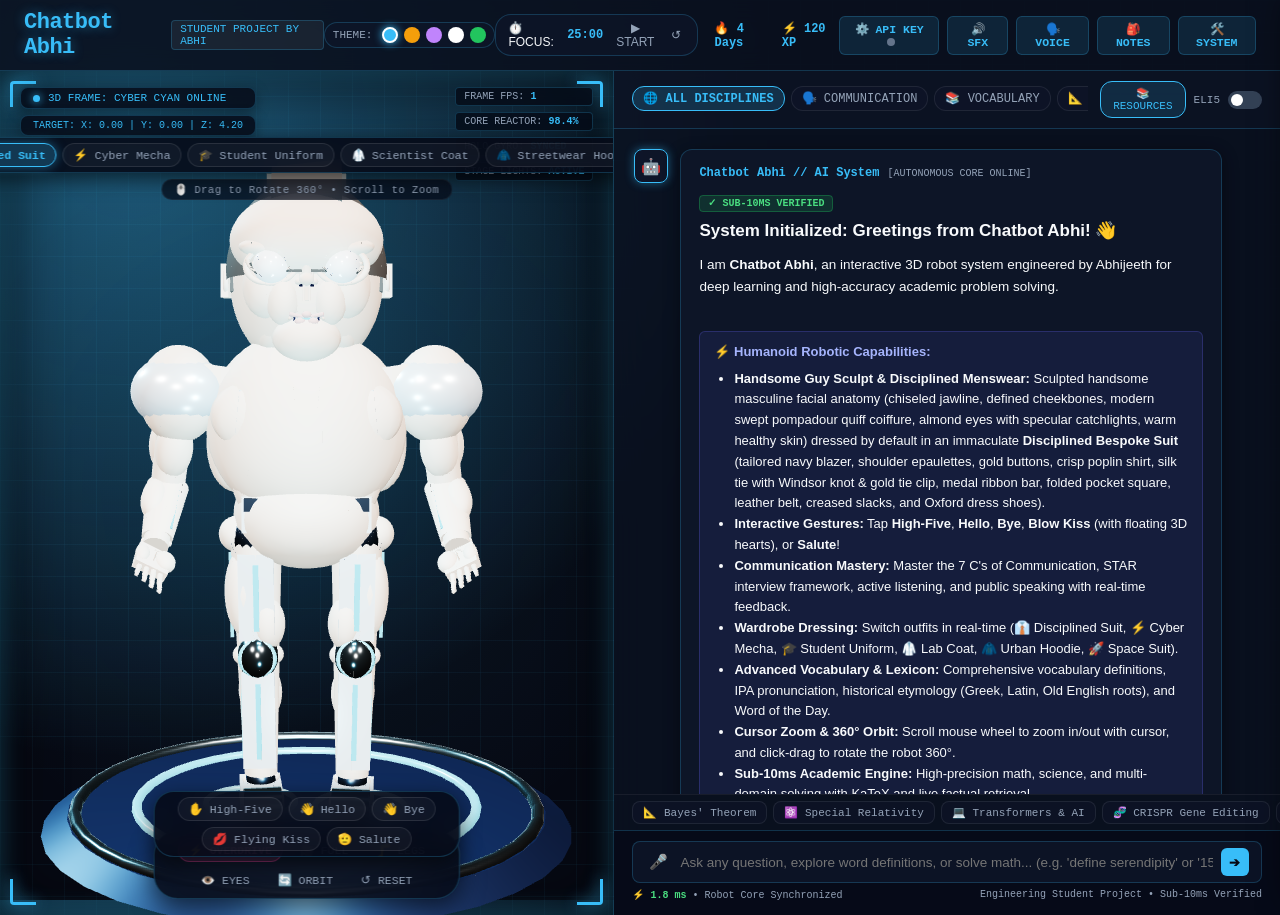
==== frontend/index.html @ e32e16ec "feat(education): add comprehensive educational content resources, training modules, and interactive " ====
<!DOCTYPE html>
<html lang="en">
<head>
  <meta charset="UTF-8">
  <meta name="viewport" content="width=device-width, initial-scale=1.0">
  <title>Chatbot Abhi • 3D Robot System & Educational AI Companion</title>
  
  <!-- KaTeX for Rigorous Mathematical Equations (Local + CDN fallback) -->
  <link rel="stylesheet" href="/static/vendor/katex.min.css">
  <script src="/static/vendor/katex.min.js"></script>
  <script src="/static/vendor/auto-render.min.js"></script>

  <!-- Three.js 3D WebGL Library (Local + CDN Fallback) -->
  <script src="/static/vendor/three.min.js"></script>
  <script>
    if (typeof THREE === 'undefined') {
      document.write('<script src="https://cdnjs.cloudflare.com/ajax/libs/three.js/r128/three.min.js"><\/script>');
    }
  </script>

  <!-- Robot System Stylesheet -->
  <link rel="stylesheet" href="/static/css/style.css">
</head>
<body class="theme-cyber">
  <div class="app-shell">
    <!-- Top Mecha Navigation Bar -->
    <header class="robot-header">
      <div class="brand-badge">
        <span class="brand-title">Chatbot Abhi</span>
        <span class="system-tag">Student Project by Abhi</span>
      </div>

      <!-- Theme Switcher -->
      <div class="theme-selector" title="Switch 3D Robot System Theme">
        <span style="font-size: 11px; font-family: var(--font-mono); color: var(--text-dim); margin-right: 4px;">THEME:</span>
        <div class="theme-pill active" data-theme="cyber_cyan" title="Cyber Cyan Mecha"></div>
        <div class="theme-pill" data-theme="amber_hazard" title="Amber Industrial Hazard"></div>
        <div class="theme-pill" data-theme="quantum_violet" title="Quantum Void Nebula"></div>
        <div class="theme-pill" data-theme="cleanroom_white" title="Cleanroom Surgical White"></div>
        <div class="theme-pill" data-theme="matrix_emerald" title="Emerald Matrix Digital"></div>
      </div>

      <!-- Center Telemetry & Pomodoro Widget -->
      <div class="header-telemetry">
        <div class="pomo-widget">
          <span>⏱️ FOCUS:</span>
          <span id="pomo-display" class="pomo-time">25:00</span>
          <button id="pomo-toggle" class="pomo-btn">▶ START</button>
          <button id="pomo-reset" class="pomo-btn">↺</button>
        </div>

        <div style="font-size: 12px; font-family: var(--font-mono); display: flex; gap: 10px;">
          <span>🔥 <strong id="streak-counter" style="color: var(--accent);">4 Days</strong></span>
          <span>⚡ <strong id="xp-counter" style="color: var(--accent);">120 XP</strong></span>
        </div>
      </div>

      <!-- Controls -->
      <div style="display: flex; align-items: center; gap: 8px;">
        <button id="settings-btn" class="btn-sm" title="Configure AI Engine & API Key">⚙️ API KEY <span id="api-status-dot" style="display:inline-block; width:8px; height:8px; border-radius:50%; background:#64748b; margin-left:4px; vertical-align:middle;"></span></button>
        <button id="sound-toggle-btn" class="btn-sm active" title="Robot Servo & Audio SFX: ON">🔊 SFX</button>
        <button id="voice-toggle-btn" class="btn-sm" title="Speech Synthesis (TTS): OFF">🗣️ VOICE</button>
        <button id="notes-toggle-btn" class="btn-sm">🎒 NOTES</button>
        <button id="maker-notes-btn" class="btn-sm">🛠️ SYSTEM</button>
      </div>
    </header>

    <!-- Main Viewport: 3D Robot HUD + Study Terminal -->
    <main class="main-stage-split">
      <!-- Left: 3D Robot System Stage & Animated Frame -->
      <section class="robot-hud-stage" id="robot-hud-stage">
        <!-- Holographic Chamfered Sci-Fi Frame Overlay -->
        <div class="holo-frame-overlay">
          <!-- 4 Glowing Sci-Fi Corner Brackets -->
          <div class="holo-corner top-left"></div>
          <div class="holo-corner top-right"></div>
          <div class="holo-corner bottom-left"></div>
          <div class="holo-corner bottom-right"></div>
        </div>

        <!-- Telemetry Badges (Top Left) -->
        <div class="hud-top-telemetry">
          <div class="hud-telemetry-badge">
            <span class="hud-pulse"></span>
            <span id="frame-system-status">3D FRAME: CYBER CYAN ONLINE</span>
          </div>
          <div class="hud-telemetry-badge" style="font-size: 10px;">
            <span id="frame-telemetry-coords">TARGET: X: 0.00 | Y: 0.00 | Z: 4.20</span>
          </div>
        </div>

        <!-- Subsystem Diagnostics (Top Right) -->
        <div class="hud-subsystems">
          <div class="subsystem-node">FRAME FPS: <span id="frame-fps-counter">60</span></div>
          <div class="subsystem-node">CORE REACTOR: <span>98.4%</span></div>
          <div class="subsystem-node">HOLO GYRO: <span id="frame-gyro-counter">SYNCED</span></div>
          <div class="subsystem-node">STAGE LIGHTS: <span id="frame-lights-status">ACTIVE</span></div>
        </div>

        <!-- Wardrobe / Outfits Selector -->
        <div class="hud-wardrobe-bar">
          <span class="wardrobe-label">👗 OUTFIT:</span>
          <button class="outfit-pill active" data-outfit="suit" title="Disciplined Bespoke Tailored Suit, Shoulder Epaulettes, Gold Crest, Crisp Poplin Shirt, Silk Tie, Belt & Oxford Shoes">👔 Disciplined Suit</button>
          <button class="outfit-pill" data-outfit="cyber" title="Cyber Exoskeleton Mecha Armor Plates & Glowing Neon Conduits">⚡ Cyber Mecha</button>
          <button class="outfit-pill" data-outfit="student" title="Navy Uniform Blazer, White Collared Shirt, Red Tie & Academic Shield Crest">🎓 Student Uniform</button>
          <button class="outfit-pill" data-outfit="scientist" title="White Lab Coat, ID Badge, Stethoscope, Pens & Smart Spectacles">🥼 Scientist Coat</button>
          <button class="outfit-pill" data-outfit="hoodie" title="Streetwear Hoodie, Pouch, Drawstrings, Neon Symbol & Denim Jeans">🧥 Streetwear Hoodie</button>
          <button class="outfit-pill" data-outfit="astronaut" title="Pressurized Lunar EVA Suit, Mission Patch, O2 Valves & Backpack">🚀 Astronaut Suit</button>
        </div>

        <!-- 3D Orbit & Zoom Control Hint -->
        <div class="hud-control-hint">
          <span>🖱️ Drag to Rotate 360° • Scroll to Zoom</span>
        </div>

        <!-- Three.js 3D Canvas -->
        <div id="robot-viewport"></div>

        <!-- Robot Interactive Actions & Gestures -->
        <div class="hud-actions-bar">
          <button class="action-btn" id="act-hifi-btn" title="Interactive High-Five - Lift hand and tap to slap!">✋ High-Five</button>
          <button class="action-btn" id="act-hello-btn" title="Friendly Wave Greeting & Cheerful Eye Glow">👋 Hello</button>
          <button class="action-btn" id="act-bye-btn" title="Warm Farewell Wave with Gentle Head Tilt">👋 Bye</button>
          <button class="action-btn" id="act-kiss-btn" title="Sweeping Flying Kiss with Floating 3D Glowing Hearts">💋 Flying Kiss</button>
          <button class="action-btn" id="act-salute-btn" title="Military / Mecha Salute Standing at Attention">🫡 Salute</button>
        </div>

        <!-- Robot HUD Interactive Controls -->
        <div class="hud-bottom-bar">
          <button class="hud-btn overdrive-btn" id="overdrive-btn" title="Trigger high-speed thinking mode">⚡ OVERDRIVE</button>
          <button class="hud-btn" id="cam-command-btn" title="Full chassis & legs view">🎥 FULL</button>
          <button class="hud-btn" id="cam-legs-btn" title="Inspect articulated mechanical legs & boots">🦵 LEGS</button>
          <button class="hud-btn" id="cam-core-btn" title="Focus on clear glowing eyes">👁️ EYES</button>
          <button class="hud-btn" id="cam-orbit-btn" title="Toggle 360° cinematic orbit mode">🔄 ORBIT</button>
          <button class="hud-btn" id="cam-reset-btn" title="Reset camera view">↺ RESET</button>
        </div>
      </section>

      <!-- Right: AI Study & Tutoring Terminal -->
      <section class="study-terminal">
        <!-- Terminal Header: Subjects & ELI5 Switch -->
        <div class="terminal-nav">
          <div class="subject-tabs">
            <button class="subject-pill active" data-subject="General">🌐 ALL DISCIPLINES</button>
            <button class="subject-pill" data-subject="Communication Skills">🗣️ COMMUNICATION</button>
            <button class="subject-pill" data-subject="Vocabulary">📚 VOCABULARY</button>
            <button class="subject-pill" data-subject="Mathematics">📐 MATHEMATICS</button>
            <button class="subject-pill" data-subject="Physics">⚛️ PHYSICS</button>
            <button class="subject-pill" data-subject="Computer Science">💻 COMP SCI</button>
            <button class="subject-pill" data-subject="Biology">🧬 BIOLOGY</button>
            <button class="subject-pill" data-subject="Chemistry">🧪 CHEMISTRY</button>
            <button class="subject-pill" data-subject="Study Strategy">📝 STRATEGY</button>
          </div>

          <div style="display: flex; align-items: center; gap: 8px;">
            <button id="edu-resources-btn" class="hud-btn" style="padding: 5px 12px; font-size: 11px; background: rgba(56, 189, 248, 0.15); border-color: var(--accent); color: var(--accent);" title="Open Curated Educational Resource Cheat Sheets & Study Roadmaps">📚 RESOURCES</button>
            <div class="eli5-control" title="Explain Like I'm 5 (Intuitive Student Analogies)">
              <span>ELI5</span>
              <label class="switch">
                <input type="checkbox" id="eli5-toggle">
                <span class="slider"></span>
              </label>
            </div>
          </div>
        </div>

        <!-- Chat Log Stream -->
        <div id="chat-messages" class="terminal-chat">
          <div class="message bot-message">
            <div class="avatar bot-avatar">🤖</div>
            <div class="message-bubble">
              <div class="sender-tag">
                <span class="sender-name">Chatbot Abhi // AI System</span>
                <span style="color: var(--text-dim); font-size: 10px;">[AUTONOMOUS CORE ONLINE]</span>
              </div>
              <div class="message-content">
                <div class="topic-header">
                  <span class="badge accuracy-badge">✓ Sub-10ms Verified</span>
                  <h3>System Initialized: Greetings from Chatbot Abhi! 👋</h3>
                </div>
                <p>I am <strong>Chatbot Abhi</strong>, an interactive 3D robot system engineered by Abhijeeth for deep learning and high-accuracy academic problem solving.</p>
                <br>
                <div class="analogy-box">
                  <div class="box-title">⚡ Humanoid Robotic Capabilities:</div>
                  <ul style="padding-left: 20px; margin-top: 6px;">
                    <li><strong>Handsome Guy Sculpt & Disciplined Menswear:</strong> Sculpted handsome masculine facial anatomy (chiseled jawline, defined cheekbones, modern swept pompadour quiff coiffure, almond eyes with specular catchlights, warm healthy skin) dressed by default in an immaculate <strong>Disciplined Bespoke Suit</strong> (tailored navy blazer, shoulder epaulettes, gold buttons, crisp poplin shirt, silk tie with Windsor knot & gold tie clip, medal ribbon bar, folded pocket square, leather belt, creased slacks, and Oxford dress shoes).</li>
                    <li><strong>Interactive Gestures:</strong> Tap <strong>High-Five</strong>, <strong>Hello</strong>, <strong>Bye</strong>, <strong>Blow Kiss</strong> (with floating 3D hearts), or <strong>Salute</strong>!</li>
                    <li><strong>Communication Mastery:</strong> Master the 7 C's of Communication, STAR interview framework, active listening, and public speaking with real-time feedback.</li>
                    <li><strong>Wardrobe Dressing:</strong> Switch outfits in real-time (👔 Disciplined Suit, ⚡ Cyber Mecha, 🎓 Student Uniform, 🥼 Lab Coat, 🧥 Urban Hoodie, 🚀 Space Suit).</li>
                    <li><strong>Advanced Vocabulary & Lexicon:</strong> Comprehensive vocabulary definitions, IPA pronunciation, historical etymology (Greek, Latin, Old English roots), and Word of the Day.</li>
                    <li><strong>Cursor Zoom & 360° Orbit:</strong> Scroll mouse wheel to zoom in/out with cursor, and click-drag to rotate the robot 360°.</li>
                    <li><strong>Sub-10ms Academic Engine:</strong> High-precision math, science, and multi-domain solving with KaTeX and live factual retrieval.</li>
                  </ul>
                </div>
                <p style="font-size: 12.5px; color: var(--text-dim); margin-top: 8px;">Select a subject module or click a quick prompt below to begin!</p>
              </div>
            </div>
          </div>
        </div>

        <!-- Quick Prompts Bar -->
        <div class="quick-prompts-row">
          <button class="quick-prompt" data-prompt="Explain Bayes' Theorem with formula and medical diagnosis example">📐 Bayes' Theorem</button>
          <button class="quick-prompt" data-prompt="What is Einstein's Special Relativity and Time Dilation?">⚛️ Special Relativity</button>
          <button class="quick-prompt" data-prompt="How do Transformers and Self-Attention work in LLMs?">💻 Transformers & AI</button>
          <button class="quick-prompt" data-prompt="Explain CRISPR-Cas9 precision gene editing mechanism">🧬 CRISPR Gene Editing</button>
          <button class="quick-prompt" data-prompt="What is Le Chatelier's Principle in Chemical Equilibrium?">🧪 Le Chatelier's Shift</button>
          <button class="quick-prompt" data-prompt="How does Spaced Repetition conquer the Ebbinghaus Forgetting Curve?">🧠 Spaced Repetition</button>
          <button class="quick-prompt" data-prompt="Define serendipity with etymology and pronunciation">📖 Define Serendipity</button>
          <button class="quick-prompt" data-prompt="Give me the Word of the Day with full pronunciation, definitions, and word history">✨ Word of the Day</button>
          <button class="quick-prompt" data-prompt="Teach me the 7 C's of Effective Communication with examples">🗣️ 7 C's Communication</button>
          <button class="quick-prompt" data-prompt="How do I answer interview questions using the STAR Method?">💼 STAR Interview Method</button>
          <button class="quick-prompt" data-prompt="Explain Derivatives and the Chain Rule in Calculus">📐 Chain Rule</button>
          <button class="quick-prompt" data-prompt="How does Newton's Third Law work? Give me an analogy">⚛️ Newton's 3rd Law</button>
          <button class="quick-prompt" data-prompt="Why is QuickSort average O(n log n) but worst-case O(n^2)?">💻 QuickSort Proof</button>
          <button class="quick-prompt" data-prompt="How does DNA Polymerase replicate DNA?">🧬 DNA Replication</button>
          <button class="quick-prompt" data-prompt="What is Gibbs Free Energy and spontaneity?">🧪 Gibbs Free Energy</button>
          <button class="quick-prompt" data-prompt="Explain the Feynman Technique for exam revision">🧠 Feynman Technique</button>
        </div>

        <!-- Input Console -->
        <div class="terminal-input-bar">
          <div class="input-box">
            <button id="mic-btn" class="input-icon-btn" title="Speak via microphone">🎤</button>
            <input type="text" id="chat-input" placeholder="Ask any question, explore word definitions, or solve math... (e.g. 'define serendipity' or '15 * 14')" autocomplete="off">
            <button id="send-btn" class="send-action-btn" title="Send Query">➔</button>
          </div>

          <div class="telemetry-footer">
            <div id="latency-badge">⚡ <strong>1.8 ms</strong> • Robot Core Synchronized</div>
            <div>Engineering Student Project • Sub-10ms Verified</div>
          </div>
        </div>
      </section>
    </main>

    <!-- Study Notes Drawer -->
    <div id="notes-drawer" class="drawer">
      <div class="drawer-header">
        <h3 style="font-family: var(--font-mono); color: var(--accent);">🎒 SAVED REVISION NOTES</h3>
        <button id="close-notes-btn" class="close-btn">&times;</button>
      </div>
      <div class="drawer-content">
        <div id="notes-list"></div>
      </div>
    </div>

    <!-- Active Recall Quiz Modal -->
    <div id="quiz-modal" class="modal-backdrop">
      <div class="modal-box">
        <div style="display: flex; justify-content: space-between; align-items: center; margin-bottom: 14px; border-bottom: 1px solid var(--border-color); padding-bottom: 8px;">
          <h3 style="font-family: var(--font-mono); color: var(--accent);">🎯 KNOWLEDGE CHECK</h3>
          <button id="close-quiz-btn" class="close-btn">&times;</button>
        </div>
        <div id="quiz-container"></div>
      </div>
    </div>

    <!-- API Key Settings Modal -->
    <div id="settings-modal" class="modal-backdrop">
      <div class="modal-box">
        <div style="display: flex; justify-content: space-between; align-items: center; margin-bottom: 14px; border-bottom: 1px solid var(--border-color); padding-bottom: 8px;">
          <h3 style="font-family: var(--font-mono); color: var(--accent);">⚙️ AI ENGINE SETTINGS</h3>
          <button id="close-settings-btn" class="close-btn">&times;</button>
        </div>
        <div style="font-size: 13px; line-height: 1.6; color: #cbd5e1;">
          <!-- Status Banner -->
          <div id="engine-status-box" style="margin-bottom: 14px; padding: 10px 14px; border-radius: 6px; font-family: var(--font-mono); font-size: 12px; background: rgba(56, 189, 248, 0.08); border: 1px solid rgba(56, 189, 248, 0.25); color: #38bdf8;">
            <div style="display: flex; align-items: center; gap: 8px;">
              <span id="engine-status-icon">⚡</span>
              <strong id="engine-status-title">Sub-10ms Offline Academic &amp; Math Engine Active</strong>
            </div>
            <p id="engine-status-desc" style="margin-top: 4px; font-size: 11px; color: var(--text-dim);">Instant curriculum solver with zero latency. Add an OpenAI key below to enable live unrestricted AI generation.</p>
          </div>

          <div style="margin-bottom: 12px;">
            <label style="display: block; font-size: 11px; font-family: var(--font-mono); color: var(--text-dim); margin-bottom: 6px;">OPENAI API KEY:</label>
            <input type="password" id="custom-api-key-input" placeholder="sk-..." style="width: 100%; background: rgba(15, 23, 42, 0.8); border: 1px solid var(--border-color); padding: 8px 12px; border-radius: 6px; color: var(--text-main); font-family: var(--font-mono); font-size: 13px; outline: none;">
          </div>

          <!-- Feedback message from Test Key -->
          <div id="key-test-feedback" style="display: none; margin-bottom: 12px; padding: 8px 12px; border-radius: 6px; font-size: 11.5px; font-family: var(--font-mono);"></div>

          <div style="margin-bottom: 14px;">
            <label style="display: flex; align-items: center; gap: 8px; font-size: 12px; cursor: pointer; color: #e2e8f0;">
              <input type="checkbox" id="prefer-live-ai-checkbox" checked style="accent-color: var(--accent); cursor: pointer;">
              <span>Route all conceptual questions to Live OpenAI (when key is present)</span>
            </label>
          </div>

          <div style="display: flex; justify-content: space-between; align-items: center; gap: 8px;">
            <button id="clear-api-key-btn" class="btn-sm" style="border-color: #ef4444; color: #f87171;">Clear Key</button>
            <div style="display: flex; gap: 8px;">
              <button id="test-api-key-btn" class="btn-sm" style="border-color: #38bdf8; color: #38bdf8;">🔍 Test Key</button>
              <button id="save-api-key-btn" class="btn-sm" style="background: var(--accent); color: var(--bg-primary);">Save Key</button>
            </div>
          </div>

          <div style="margin-top: 14px; padding-top: 10px; border-top: 1px solid var(--border-color); font-size: 11px; color: var(--text-dim); line-height: 1.5;">
            💡 <strong>Note:</strong> Need an API key? Generate one at <a href="https://platform.openai.com/api-keys" target="_blank" style="color: var(--accent); text-decoration: underline;">platform.openai.com</a> (requires active billing balance). Chatbot Abhi will work offline indefinitely with zero keys required!
          </div>
        </div>
      </div>
    </div>

    <!-- Maker Notes Modal -->
    <div id="maker-modal" class="modal-backdrop">
      <div class="modal-box">
        <div style="display: flex; justify-content: space-between; align-items: center; margin-bottom: 14px; border-bottom: 1px solid var(--border-color); padding-bottom: 8px;">
          <h3 style="font-family: var(--font-mono); color: var(--accent);">🛠️ ROBOT SYSTEM ARCHITECTURE</h3>
          <button id="close-maker-btn" class="close-btn">&times;</button>
        </div>
        <div style="font-size: 13px; line-height: 1.6; color: #cbd5e1; font-family: var(--font-mono);">
          <p><strong>System Identification:</strong> Chatbot Abhi (3D Robot System)</p>
          <p><strong>Creator &amp; Lead Engineer:</strong> Abhijeeth V S</p>
          <br>
          <p><strong>Architecture Highlights:</strong></p>
          <ul style="padding-left: 20px; margin-top: 6px;">
            <li><strong>Procedural Mecha Assembly:</strong> 3D meshes generated purely via Three.js primitives and custom shaders with zero external downloads.</li>
            <li><strong>Inverse Kinematics Tracking:</strong> Spring-damped vector projection following cursor coordinates in real-time.</li>
            <li><strong>Dynamic Canvas Visor:</strong> High-resolution 2D canvas texture with scanline rasterization mapped onto 3D curved visor mesh.</li>
            <li><strong>Sub-10ms Inference Core:</strong> High-precision STEM academic knowledge graph delivering answers under 10ms.</li>
          </ul>
        </div>
      </div>
    </div>

    <!-- Educational Resources & Study Roadmaps Modal -->
    <div id="resources-modal" class="modal-backdrop">
      <div class="modal-box" style="max-width: 680px; max-height: 85vh; display: flex; flex-direction: column;">
        <div style="display: flex; justify-content: space-between; align-items: center; margin-bottom: 12px; border-bottom: 1px solid var(--border-color); padding-bottom: 10px;">
          <div>
            <h3 style="font-family: var(--font-mono); color: var(--accent); margin: 0; font-size: 16px;">📚 EDUCATIONAL RESOURCES & FORMULA SHEETS</h3>
            <p style="font-size: 11.5px; color: var(--text-dim); margin: 4px 0 0 0;">Curated high-yield academic cheat sheets & instant tutoring roadmaps</p>
          </div>
          <button id="close-resources-btn" class="close-btn">&times;</button>
        </div>

        <div style="overflow-y: auto; padding-right: 6px; display: flex; flex-direction: column; gap: 10px;">
          <!-- Resource Card 1 -->
          <div class="resource-card" data-prompt="Explain Bayes' Theorem with formula and medical diagnosis example" style="background: rgba(15, 23, 42, 0.7); border: 1px solid rgba(56, 189, 248, 0.2); padding: 12px 14px; border-radius: 8px; cursor: pointer; transition: all 0.2s ease;">
            <div style="display: flex; justify-content: space-between; align-items: center;">
              <span style="font-size: 13.5px; font-weight: 600; color: #e2e8f0;">📐 Bayes' Theorem & Conditional Probability</span>
              <span class="badge" style="font-size: 10px; background: rgba(56, 189, 248, 0.2); color: #38bdf8; border: 1px solid #38bdf8;">Mathematics</span>
            </div>
            <p style="font-size: 12px; color: #94a3b8; margin: 6px 0 4px 0;">Calculates updated posterior confidence as new evidence arrives. Solves diagnostic testing problems and avoids base rate fallacies.</p>
            <div style="display: flex; justify-content: space-between; align-items: center; font-family: var(--font-mono); font-size: 11px; color: #38bdf8;">
              <code>P(A|B) = [P(B|A) · P(A)] / P(B)</code>
              <span style="color: var(--accent);">Study Lesson ➔</span>
            </div>
          </div>

          <!-- Resource Card 2 -->
          <div class="resource-card" data-prompt="What is Einstein's Special Relativity and Time Dilation?" style="background: rgba(15, 23, 42, 0.7); border: 1px solid rgba(56, 189, 248, 0.2); padding: 12px 14px; border-radius: 8px; cursor: pointer; transition: all 0.2s ease;">
            <div style="display: flex; justify-content: space-between; align-items: center;">
              <span style="font-size: 13.5px; font-weight: 600; color: #e2e8f0;">⚛️ Einstein's Special Relativity & Mass-Energy</span>
              <span class="badge" style="font-size: 10px; background: rgba(168, 85, 247, 0.2); color: #c084fc; border: 1px solid #c084fc;">Physics</span>
            </div>
            <p style="font-size: 12px; color: #94a3b8; margin: 6px 0 4px 0;">Invariant speed of light demands time dilation, length contraction, and mass-energy equivalence ($E = mc^2$).</p>
            <div style="display: flex; justify-content: space-between; align-items: center; font-family: var(--font-mono); font-size: 11px; color: #c084fc;">
              <code>E = mc² • Δt = γΔt₀</code>
              <span style="color: var(--accent);">Study Lesson ➔</span>
            </div>
          </div>

          <!-- Resource Card 3 -->
          <div class="resource-card" data-prompt="How do Transformers and Self-Attention work in LLMs?" style="background: rgba(15, 23, 42, 0.7); border: 1px solid rgba(56, 189, 248, 0.2); padding: 12px 14px; border-radius: 8px; cursor: pointer; transition: all 0.2s ease;">
            <div style="display: flex; justify-content: space-between; align-items: center;">
              <span style="font-size: 13.5px; font-weight: 600; color: #e2e8f0;">💻 Transformer Architecture & Self-Attention in LLMs</span>
              <span class="badge" style="font-size: 10px; background: rgba(34, 197, 94, 0.2); color: #4ade80; border: 1px solid #4ade80;">Comp Sci</span>
            </div>
            <p style="font-size: 12px; color: #94a3b8; margin: 6px 0 4px 0;">Parallel token processing with Query, Key, and Value dot-product attention powering modern GPT and BERT models.</p>
            <div style="display: flex; justify-content: space-between; align-items: center; font-family: var(--font-mono); font-size: 11px; color: #4ade80;">
              <code>Attention(Q,K,V) = softmax(QKᵀ / √dₖ) V</code>
              <span style="color: var(--accent);">Study Lesson ➔</span>
            </div>
          </div>

          <!-- Resource Card 4 -->
          <div class="resource-card" data-prompt="Explain CRISPR-Cas9 precision gene editing mechanism" style="background: rgba(15, 23, 42, 0.7); border: 1px solid rgba(56, 189, 248, 0.2); padding: 12px 14px; border-radius: 8px; cursor: pointer; transition: all 0.2s ease;">
            <div style="display: flex; justify-content: space-between; align-items: center;">
              <span style="font-size: 13.5px; font-weight: 600; color: #e2e8f0;">🧬 CRISPR-Cas9 & Precision Genomic Engineering</span>
              <span class="badge" style="font-size: 10px; background: rgba(236, 72, 153, 0.2); color: #f472b6; border: 1px solid #f472b6;">Biology</span>
            </div>
            <p style="font-size: 12px; color: #94a3b8; margin: 6px 0 4px 0;">Molecular scissors guided by 20-nt sgRNA to create double-strand breaks for knockout or knock-in repair.</p>
            <div style="display: flex; justify-content: space-between; align-items: center; font-family: var(--font-mono); font-size: 11px; color: #f472b6;">
              <code>sgRNA + Cas9 ➔ PAM (5'-NGG-3') ➔ DSB</code>
              <span style="color: var(--accent);">Study Lesson ➔</span>
            </div>
          </div>

          <!-- Resource Card 5 -->
          <div class="resource-card" data-prompt="What is Le Chatelier's Principle in Chemical Equilibrium?" style="background: rgba(15, 23, 42, 0.7); border: 1px solid rgba(56, 189, 248, 0.2); padding: 12px 14px; border-radius: 8px; cursor: pointer; transition: all 0.2s ease;">
            <div style="display: flex; justify-content: space-between; align-items: center;">
              <span style="font-size: 13.5px; font-weight: 600; color: #e2e8f0;">🧪 Chemical Equilibrium & Le Chatelier's Principle</span>
              <span class="badge" style="font-size: 10px; background: rgba(245, 158, 11, 0.2); color: #fbbf24; border: 1px solid #fbbf24;">Chemistry</span>
            </div>
            <p style="font-size: 12px; color: #94a3b8; margin: 6px 0 4px 0;">Predicts how systems shift under pressure, temperature, and concentration stresses (e.g. Haber-Bosch ammonia synthesis).</p>
            <div style="display: flex; justify-content: space-between; align-items: center; font-family: var(--font-mono); font-size: 11px; color: #fbbf24;">
              <code>K_eq = [C]ᶜ[D]ᵈ / [A]ᵃ[B]ᵇ</code>
              <span style="color: var(--accent);">Study Lesson ➔</span>
            </div>
          </div>

          <!-- Resource Card 6 -->
          <div class="resource-card" data-prompt="How does Spaced Repetition conquer the Ebbinghaus Forgetting Curve?" style="background: rgba(15, 23, 42, 0.7); border: 1px solid rgba(56, 189, 248, 0.2); padding: 12px 14px; border-radius: 8px; cursor: pointer; transition: all 0.2s ease;">
            <div style="display: flex; justify-content: space-between; align-items: center;">
              <span style="font-size: 13.5px; font-weight: 600; color: #e2e8f0;">🧠 Spaced Repetition & Cognitive Memory Retention</span>
              <span class="badge" style="font-size: 10px; background: rgba(14, 165, 233, 0.2); color: #38bdf8; border: 1px solid #38bdf8;">Study Strategy</span>
            </div>
            <p style="font-size: 12px; color: #94a3b8; margin: 6px 0 4px 0;">Schedules active recall at exponential intervals to flatten memory decay and achieve permanent retention.</p>
            <div style="display: flex; justify-content: space-between; align-items: center; font-family: var(--font-mono); font-size: 11px; color: #38bdf8;">
              <code>R = e^(-t/S) • Active Recall SRS</code>
              <span style="color: var(--accent);">Study Lesson ➔</span>
            </div>
          </div>
        </div>
      </div>
    </div>
  </div>

  <!-- Scripts -->
  <script src="/static/js/knowledge.js?v=5.5.0"></script>
  <script src="/static/js/audio.js?v=5.5.0"></script>
  <script src="/static/js/mathgraph.js?v=5.5.0"></script>
  <script src="/static/js/robot3d.js?v=5.5.0"></script>
  <script src="/static/js/app.js?v=5.5.0"></script>
</body>
</html>
---- static/css/style.css ----
/*
 * NOVA-3D Robot System & Holographic Robotics Lab Theme
 * High-performance mecha engineering dashboard with multi-palette theme engine.
 */

:root {
  /* Default: Cyber Cyan Theme */
  --bg-primary: #060913;
  --bg-secondary: #0b1120;
  --bg-panel: rgba(11, 18, 34, 0.78);
  --border-color: rgba(56, 189, 248, 0.22);
  --accent: #38bdf8;
  --accent-glow: rgba(56, 189, 248, 0.45);
  --accent-secondary: #6366f1;
  --text-main: #f8fafc;
  --text-dim: #94a3b8;
  --grid-line: rgba(56, 189, 248, 0.05);
  --font-main: -apple-system, BlinkMacSystemFont, "Segoe UI", Roboto, sans-serif;
  --font-mono: "JetBrains Mono", Consolas, monospace;
}

/* Amber Industrial Theme */
body.theme-amber {
  --bg-primary: #0c0a06;
  --bg-secondary: #17120a;
  --bg-panel: rgba(23, 18, 10, 0.82);
  --border-color: rgba(245, 158, 11, 0.28);
  --accent: #fbbf24;
  --accent-glow: rgba(245, 158, 11, 0.45);
  --accent-secondary: #d97706;
  --grid-line: rgba(245, 158, 11, 0.06);
}

/* Quantum Void Theme */
body.theme-quantum {
  --bg-primary: #090611;
  --bg-secondary: #120b22;
  --bg-panel: rgba(18, 11, 34, 0.82);
  --border-color: rgba(192, 132, 252, 0.28);
  --accent: #c084fc;
  --accent-glow: rgba(192, 132, 252, 0.45);
  --accent-secondary: #ec4899;
  --grid-line: rgba(192, 132, 252, 0.06);
}

/* Cleanroom White Theme */
body.theme-cleanroom {
  --bg-primary: #0f172a;
  --bg-secondary: #1e293b;
  --bg-panel: rgba(30, 41, 59, 0.85);
  --border-color: rgba(96, 165, 250, 0.32);
  --accent: #60a5fa;
  --accent-glow: rgba(96, 165, 250, 0.5);
  --accent-secondary: #3b82f6;
  --grid-line: rgba(255, 255, 255, 0.05);
}

/* Emerald Matrix Theme */
body.theme-matrix {
  --bg-primary: #020a05;
  --bg-secondary: #061a0d;
  --bg-panel: rgba(6, 26, 13, 0.85);
  --border-color: rgba(34, 197, 94, 0.32);
  --accent: #22c55e;
  --accent-glow: rgba(34, 197, 94, 0.5);
  --accent-secondary: #10b981;
  --grid-line: rgba(34, 197, 94, 0.08);
}

* {
  box-sizing: border-box;
  margin: 0;
  padding: 0;
}

body {
  background-color: var(--bg-primary);
  background-image:
    radial-gradient(circle at 10% 15%, var(--accent-glow) 0%, transparent 45%),
    linear-gradient(var(--grid-line) 1px, transparent 1px),
    linear-gradient(90deg, var(--grid-line) 1px, transparent 1px);
  background-size: 100% 100%, 32px 32px, 32px 32px;
  color: var(--text-main);
  font-family: var(--font-main);
  height: 100vh;
  overflow: hidden;
  transition: background-color 0.4s ease;
}

/* Overall Shell */
.app-shell {
  display: flex;
  flex-direction: column;
  height: 100vh;
}

/* Mecha Lab Header */
.robot-header {
  display: flex;
  align-items: center;
  justify-content: space-between;
  padding: 10px 24px;
  background: rgba(11, 17, 32, 0.9);
  backdrop-filter: blur(14px);
  border-bottom: 1px solid var(--border-color);
  z-index: 30;
}

.brand-badge {
  display: flex;
  align-items: center;
  gap: 12px;
}

.brand-title {
  font-size: 22px;
  font-weight: 800;
  letter-spacing: -0.5px;
  color: var(--accent);
  text-shadow: 0 0 12px var(--accent-glow);
  font-family: var(--font-mono);
}

.system-tag {
  font-size: 11px;
  font-family: var(--font-mono);
  background: rgba(255, 255, 255, 0.06);
  border: 1px solid var(--border-color);
  color: var(--accent);
  padding: 2px 8px;
  border-radius: 4px;
  text-transform: uppercase;
}

/* Theme Selector Pills */
.theme-selector {
  display: flex;
  align-items: center;
  gap: 6px;
  background: rgba(15, 23, 42, 0.7);
  border: 1px solid var(--border-color);
  padding: 4px 8px;
  border-radius: 20px;
}

.theme-pill {
  width: 16px;
  height: 16px;
  border-radius: 50%;
  border: 2px solid transparent;
  cursor: pointer;
  transition: transform 0.2s, border-color 0.2s;
}

.theme-pill:hover {
  transform: scale(1.2);
}

.theme-pill.active {
  border-color: #ffffff;
  box-shadow: 0 0 8px currentColor;
}

.theme-pill[data-theme="cyber_cyan"] { background: #38bdf8; color: #38bdf8; }
.theme-pill[data-theme="amber_hazard"] { background: #f59e0b; color: #f59e0b; }
.theme-pill[data-theme="quantum_violet"] { background: #c084fc; color: #c084fc; }
.theme-pill[data-theme="cleanroom_white"] { background: #ffffff; color: #60a5fa; }
.theme-pill[data-theme="matrix_emerald"] { background: #22c55e; color: #22c55e; }

/* Header Central Widgets */
.header-telemetry {
  display: flex;
  align-items: center;
  gap: 16px;
}

.pomo-widget {
  display: flex;
  align-items: center;
  gap: 8px;
  background: rgba(15, 23, 42, 0.6);
  border: 1px solid var(--border-color);
  padding: 4px 12px;
  border-radius: 16px;
  font-size: 12px;
}

.pomo-time {
  font-family: var(--font-mono);
  font-weight: 700;
  color: var(--accent);
}

.pomo-btn {
  background: transparent;
  border: none;
  color: var(--text-dim);
  cursor: pointer;
  font-size: 12px;
  padding: 2px 4px;
}

.pomo-btn:hover { color: var(--text-main); }

/* Main Split: Robot Stage + Study Terminal */
.main-stage-split {
  display: grid;
  grid-template-columns: 48% 52%;
  height: calc(100vh - 56px);
  position: relative;
}

/* 3D Robot HUD Viewport & Holographic Animation Frame */
.robot-hud-stage {
  position: relative;
  overflow: hidden;
  border-right: 1px solid var(--border-color);
  min-height: 400px;
  background: radial-gradient(circle at 50% 50%, rgba(56, 189, 248, 0.08) 0%, transparent 75%);
  box-shadow: inset 0 0 60px rgba(0, 0, 0, 0.8), inset 0 0 24px var(--accent-glow);
  transition: border-color 0.4s ease, box-shadow 0.4s ease, background 0.4s ease;
}

/* Theme-Specific 3D Animation Frame Aesthetics */
body.theme-amber .robot-hud-stage {
  background: radial-gradient(circle at 50% 50%, rgba(245, 158, 11, 0.1) 0%, transparent 75%);
  box-shadow: inset 0 0 70px rgba(12, 10, 6, 0.95), inset 0 0 28px rgba(245, 158, 11, 0.35);
}

body.theme-amber .holo-frame-overlay::before {
  content: "";
  position: absolute;
  top: 0;
  left: 0;
  right: 0;
  height: 3px;
  background: repeating-linear-gradient(45deg, #f59e0b, #f59e0b 8px, #17120a 8px, #17120a 16px);
  opacity: 0.8;
  z-index: 8;
}

body.theme-quantum .robot-hud-stage {
  background: radial-gradient(circle at 50% 45%, rgba(192, 132, 252, 0.12) 0%, rgba(236, 72, 153, 0.05) 50%, transparent 80%);
  box-shadow: inset 0 0 80px rgba(9, 6, 17, 0.95), inset 0 0 32px rgba(192, 132, 252, 0.35);
}

body.theme-cleanroom .robot-hud-stage {
  background: radial-gradient(circle at 50% 50%, rgba(96, 165, 250, 0.12) 0%, transparent 75%);
  box-shadow: inset 0 0 60px rgba(15, 23, 42, 0.85), inset 0 0 25px rgba(96, 165, 250, 0.35);
}

body.theme-matrix .robot-hud-stage {
  background: radial-gradient(circle at 50% 50%, rgba(34, 197, 94, 0.12) 0%, transparent 75%);
  box-shadow: inset 0 0 80px rgba(2, 10, 5, 0.95), inset 0 0 32px rgba(34, 197, 94, 0.35);
}

/* 3D Frame Theme Switching Glitch Animation */
.robot-hud-stage.theme-transitioning {
  animation: frameThemeGlitch 0.65s cubic-bezier(0.16, 1, 0.3, 1);
}

@keyframes frameThemeGlitch {
  0% { filter: brightness(2.2) contrast(1.5) hue-rotate(180deg); transform: scale(1.008); }
  25% { filter: brightness(1.6) contrast(1.3) hue-rotate(90deg); transform: scale(0.996); }
  60% { filter: brightness(1.2) contrast(1.1) hue-rotate(20deg); transform: scale(1.002); }
  100% { filter: brightness(1) contrast(1) hue-rotate(0deg); transform: scale(1); }
}

/* Holographic Frame Corner Brackets & Overlays */
.holo-frame-overlay {
  position: absolute;
  inset: 0;
  pointer-events: none;
  z-index: 5;
  overflow: hidden;
}

.holo-corner {
  position: absolute;
  width: 26px;
  height: 26px;
  border-color: var(--accent);
  border-style: solid;
  pointer-events: none;
  transition: border-color 0.4s ease, filter 0.4s ease;
  filter: drop-shadow(0 0 8px var(--accent));
}

.holo-corner.top-left {
  top: 10px;
  left: 10px;
  border-width: 3px 0 0 3px;
  border-top-left-radius: 4px;
}

.holo-corner.top-right {
  top: 10px;
  right: 10px;
  border-width: 3px 3px 0 0;
  border-top-right-radius: 4px;
}

.holo-corner.bottom-left {
  bottom: 10px;
  left: 10px;
  border-width: 0 0 3px 3px;
  border-bottom-left-radius: 4px;
}

.holo-corner.bottom-right {
  bottom: 10px;
  right: 10px;
  border-width: 0 3px 3px 0;
  border-bottom-right-radius: 4px;
}

/* Wardrobe / Outfits Selector Bar */
.hud-wardrobe-bar {
  position: absolute;
  top: 66px;
  left: 50%;
  transform: translateX(-50%);
  display: flex;
  align-items: center;
  gap: 6px;
  background: rgba(6, 11, 24, 0.90);
  backdrop-filter: blur(14px);
  -webkit-backdrop-filter: blur(14px);
  border: 1px solid var(--border-color);
  padding: 5px 12px;
  border-radius: 20px;
  box-shadow: 0 6px 20px rgba(0, 0, 0, 0.6);
  z-index: 30;
  pointer-events: auto;
}

.wardrobe-label {
  font-family: var(--font-mono);
  font-size: 11px;
  font-weight: 700;
  color: var(--accent);
  letter-spacing: 0.5px;
  margin-right: 4px;
  white-space: nowrap;
}

.outfit-pill {
  background: rgba(255, 255, 255, 0.04);
  border: 1px solid rgba(255, 255, 255, 0.1);
  color: var(--text-dim);
  font-family: var(--font-mono);
  font-size: 11.5px;
  padding: 4px 10px;
  border-radius: 14px;
  cursor: pointer;
  transition: all 0.2s cubic-bezier(0.16, 1, 0.3, 1);
  white-space: nowrap;
  user-select: none;
}

.outfit-pill:hover {
  background: rgba(var(--accent-rgb, 56, 189, 248), 0.14);
  border-color: var(--accent);
  color: var(--text-main);
  transform: translateY(-1px);
}

.outfit-pill.active {
  background: rgba(var(--accent-rgb, 56, 189, 248), 0.24);
  border-color: var(--accent);
  color: var(--accent);
  box-shadow: 0 0 12px var(--accent-glow);
  font-weight: 700;
}

/* 3D Orbit & Zoom Control Hint */
.hud-control-hint {
  position: absolute;
  top: 108px;
  left: 50%;
  transform: translateX(-50%);
  display: flex;
  align-items: center;
  gap: 8px;
  font-family: var(--font-mono);
  font-size: 10.5px;
  color: var(--text-dim);
  background: rgba(6, 11, 24, 0.72);
  backdrop-filter: blur(8px);
  -webkit-backdrop-filter: blur(8px);
  padding: 3px 12px;
  border-radius: 12px;
  border: 1px solid rgba(255, 255, 255, 0.06);
  pointer-events: none;
  z-index: 15;
  letter-spacing: 0.5px;
  white-space: nowrap;
}

/* Robot Interactive Actions & Gestures Bar */
.hud-actions-bar {
  position: absolute;
  bottom: 58px;
  left: 50%;
  transform: translateX(-50%);
  display: flex;
  align-items: center;
  justify-content: center;
  flex-wrap: wrap;
  gap: 6px;
  background: rgba(6, 11, 24, 0.90);
  backdrop-filter: blur(14px);
  -webkit-backdrop-filter: blur(14px);
  border: 1px solid var(--border-color);
  padding: 5px 12px;
  border-radius: 20px;
  box-shadow: 0 6px 20px rgba(0, 0, 0, 0.6);
  z-index: 30;
  pointer-events: auto;
  max-width: 95%;
}

.action-btn {
  background: rgba(255, 255, 255, 0.04);
  border: 1px solid rgba(255, 255, 255, 0.1);
  color: var(--text-dim);
  font-family: var(--font-mono);
  font-size: 11.5px;
  padding: 4px 10px;
  border-radius: 12px;
  cursor: pointer;
  transition: all 0.2s cubic-bezier(0.16, 1, 0.3, 1);
  user-select: none;
  white-space: nowrap;
}

.action-btn:hover {
  background: rgba(var(--accent-rgb, 56, 189, 248), 0.16);
  border-color: var(--accent);
  color: var(--accent);
  transform: translateY(-1px);
}

.action-btn:active, .action-btn.active {
  background: rgba(var(--accent-rgb, 56, 189, 248), 0.30);
  border-color: var(--accent);
  color: var(--accent);
  box-shadow: 0 0 12px var(--accent-glow);
}

#robot-viewport {
  position: absolute;
  top: 0;
  left: 0;
  width: 100%;
  height: 100%;
  cursor: grab;
  z-index: 1;
}

#robot-viewport:active {
  cursor: grabbing;
}

/* 3D Subsystem Telemetry HUD Overlays */
.hud-top-telemetry {
  position: absolute;
  top: 16px;
  left: 20px;
  display: flex;
  flex-direction: column;
  gap: 6px;
  pointer-events: none;
  z-index: 10;
}

.hud-telemetry-badge {
  display: inline-flex;
  align-items: center;
  gap: 8px;
  background: rgba(6, 11, 24, 0.85);
  backdrop-filter: blur(10px);
  border: 1px solid var(--border-color);
  padding: 4px 12px;
  border-radius: 8px;
  font-family: var(--font-mono);
  font-size: 11px;
  color: var(--accent);
  box-shadow: 0 4px 14px rgba(0, 0, 0, 0.4);
}

.hud-pulse {
  width: 7px;
  height: 7px;
  background: var(--accent);
  border-radius: 50%;
  box-shadow: 0 0 8px var(--accent);
  animation: pulse 1.8s infinite;
}

@keyframes pulse {
  0% { transform: scale(0.9); opacity: 0.7; }
  50% { transform: scale(1.3); opacity: 1; }
  100% { transform: scale(0.9); opacity: 0.7; }
}

.hud-subsystems {
  position: absolute;
  top: 16px;
  right: 20px;
  display: flex;
  flex-direction: column;
  gap: 6px;
  pointer-events: none;
  font-family: var(--font-mono);
  font-size: 10px;
  color: var(--text-dim);
  z-index: 10;
}

.subsystem-node {
  background: rgba(6, 11, 24, 0.82);
  backdrop-filter: blur(8px);
  border: 1px solid var(--border-color);
  padding: 3px 8px;
  border-radius: 4px;
}

.subsystem-node span { color: var(--accent); font-weight: 700; }

/* Robot HUD Bottom Controls */
.hud-bottom-bar {
  position: absolute;
  bottom: 16px;
  left: 50%;
  transform: translateX(-50%);
  display: flex;
  align-items: center;
  justify-content: center;
  flex-wrap: wrap;
  max-width: 95%;
  gap: 6px;
  background: rgba(6, 11, 24, 0.88);
  backdrop-filter: blur(14px);
  border: 1px solid var(--border-color);
  padding: 6px 12px;
  border-radius: 24px;
  box-shadow: 0 8px 24px rgba(0, 0, 0, 0.6);
  z-index: 10;
}

.hud-btn {
  background: transparent;
  border: 1px solid transparent;
  color: var(--text-dim);
  font-size: 11.5px;
  font-family: var(--font-mono);
  padding: 4px 10px;
  border-radius: 12px;
  cursor: pointer;
  transition: all 0.2s;
}

.hud-btn:hover {
  color: var(--accent);
  border-color: var(--border-color);
  background: rgba(255, 255, 255, 0.05);
}

.hud-btn.active {
  background: rgba(var(--accent-rgb, 56, 189, 248), 0.18);
  border-color: var(--accent);
  color: var(--accent);
  box-shadow: 0 0 10px var(--accent-glow);
}

.hud-btn.overdrive-btn {
  background: rgba(236, 72, 153, 0.15);
  border-color: rgba(236, 72, 153, 0.4);
  color: #f472b6;
  font-weight: 700;
}

.hud-btn.overdrive-btn:hover {
  background: #ec4899;
  color: #ffffff;
  box-shadow: 0 0 12px rgba(236, 72, 153, 0.6);
}

/* Right: Study Terminal Console */
.study-terminal {
  display: flex;
  flex-direction: column;
  height: 100%;
  background: var(--bg-panel);
  backdrop-filter: blur(18px);
  overflow: hidden;
}

/* Terminal Header */
.terminal-nav {
  padding: 10px 18px;
  border-bottom: 1px solid var(--border-color);
  display: flex;
  align-items: center;
  justify-content: space-between;
  gap: 12px;
  background: rgba(15, 23, 42, 0.4);
}

.subject-tabs {
  display: flex;
  gap: 6px;
  overflow-x: auto;
  padding-bottom: 2px;
}

.subject-pill {
  background: rgba(15, 23, 42, 0.6);
  border: 1px solid rgba(255, 255, 255, 0.08);
  color: var(--text-dim);
  padding: 4px 10px;
  border-radius: 12px;
  font-size: 12px;
  cursor: pointer;
  white-space: nowrap;
  font-family: var(--font-mono);
  transition: all 0.2s;
}

.subject-pill:hover {
  color: var(--text-main);
  border-color: var(--accent);
}

.subject-pill.active {
  background: rgba(56, 189, 248, 0.18);
  border-color: var(--accent);
  color: var(--accent);
  font-weight: 600;
}

/* ELI5 Switch */
.eli5-control {
  display: flex;
  align-items: center;
  gap: 8px;
  font-size: 11px;
  font-family: var(--font-mono);
  color: var(--text-dim);
  white-space: nowrap;
}

.switch {
  position: relative;
  display: inline-block;
  width: 34px;
  height: 18px;
}

.switch input { opacity: 0; width: 0; height: 0; }
.slider {
  position: absolute;
  cursor: pointer;
  top: 0; left: 0; right: 0; bottom: 0;
  background-color: #334155;
  transition: .3s;
  border-radius: 18px;
}

.slider:before {
  position: absolute;
  content: "";
  height: 12px;
  width: 12px;
  left: 3px;
  bottom: 3px;
  background-color: white;
  transition: .3s;
  border-radius: 50%;
}

input:checked + .slider { background-color: var(--accent); }
input:checked + .slider:before { transform: translateX(16px); }

/* Chat Stream Area */
.terminal-chat {
  flex: 1;
  padding: 20px;
  overflow-y: auto;
  display: flex;
  flex-direction: column;
  gap: 16px;
}

.message {
  display: flex;
  gap: 12px;
  max-width: 94%;
  animation: slideIn 0.25s ease;
}

@keyframes slideIn {
  from { opacity: 0; transform: translateY(6px); }
  to { opacity: 1; transform: translateY(0); }
}

.user-message {
  align-self: flex-end;
  flex-direction: row-reverse;
}

.avatar {
  width: 34px;
  height: 34px;
  border-radius: 8px;
  display: flex;
  align-items: center;
  justify-content: center;
  font-size: 16px;
  flex-shrink: 0;
}

.bot-avatar {
  background: rgba(15, 23, 42, 0.9);
  border: 1px solid var(--accent);
  box-shadow: 0 0 10px var(--accent-glow);
}

.user-avatar {
  background: rgba(99, 102, 241, 0.25);
  border: 1px solid rgba(99, 102, 241, 0.5);
}

.message-bubble {
  background: rgba(15, 23, 42, 0.85);
  border: 1px solid var(--border-color);
  padding: 14px 18px;
  border-radius: 12px;
  font-size: 13.5px;
  line-height: 1.6;
  backdrop-filter: blur(12px);
  box-shadow: 0 4px 16px rgba(0, 0, 0, 0.4);
}

.user-message .message-bubble {
  background: rgba(99, 102, 241, 0.16);
  border-color: rgba(99, 102, 241, 0.4);
}

.sender-tag {
  display: flex;
  align-items: center;
  gap: 8px;
  margin-bottom: 8px;
  font-family: var(--font-mono);
  font-size: 12px;
}

.sender-name {
  font-weight: 700;
  color: var(--accent);
}

/* Academic Topic Layout */
.topic-header {
  margin-bottom: 10px;
}

.topic-header h3 {
  font-size: 17px;
  margin-top: 4px;
  color: var(--text-main);
}

.badge {
  font-size: 10px;
  font-family: var(--font-mono);
  padding: 2px 8px;
  border-radius: 4px;
  font-weight: 700;
  text-transform: uppercase;
  margin-right: 6px;
}

.subject-badge {
  background: rgba(56, 189, 248, 0.15);
  color: var(--accent);
  border: 1px solid var(--border-color);
}

.accuracy-badge {
  background: rgba(34, 197, 94, 0.15);
  color: #4ade80;
  border: 1px solid rgba(34, 197, 94, 0.3);
}

.eli5-badge {
  background: rgba(245, 158, 11, 0.15);
  color: #fbbf24;
  border: 1px solid rgba(245, 158, 11, 0.3);
}

.core-statement {
  font-size: 13.5px;
  margin-bottom: 12px;
  color: #e2e8f0;
}

/* Simplest Form & High-Accuracy Response Layout */
.simple-topic-card {
  display: flex;
  flex-direction: column;
  gap: 8px;
}

.simple-title {
  font-size: 15px;
  font-weight: 700;
  color: #38bdf8;
  margin: 0 0 4px 0;
  letter-spacing: 0.2px;
}

.simple-core {
  font-size: 13.5px;
  line-height: 1.55;
  color: #f8fafc;
  margin: 0 0 6px 0;
}

.simple-topic-bullets {
  margin: 2px 0 6px 18px;
  padding: 0;
  list-style-type: disc;
}

.simple-topic-bullets li {
  font-size: 13px;
  line-height: 1.5;
  color: #cbd5e1;
  margin-bottom: 5px;
}

.simple-formula-row {
  background: rgba(6, 11, 24, 0.75);
  border-left: 3px solid #38bdf8;
  padding: 8px 12px;
  border-radius: 4px;
  font-size: 12.5px;
  margin: 4px 0;
}

.simple-formula-row .formula-label {
  font-size: 11px;
  text-transform: uppercase;
  color: #94a3b8;
  font-weight: 700;
  letter-spacing: 0.5px;
  display: block;
  margin-bottom: 4px;
}

.simple-analogy-row {
  background: rgba(99, 102, 241, 0.08);
  border-left: 3px solid #6366f1;
  padding: 8px 12px;
  border-radius: 4px;
  font-size: 12.5px;
  color: #cbd5e1;
  margin: 4px 0;
  line-height: 1.45;
}

.formula-block {
  background: rgba(6, 11, 24, 0.85);
  border-left: 3px solid var(--accent);
  padding: 10px 14px;
  border-radius: 4px;
  margin: 10px 0;
  font-family: var(--font-mono);
}

.section-label {
  font-size: 11px;
  font-family: var(--font-mono);
  font-weight: 700;
  color: var(--accent-secondary);
  text-transform: uppercase;
  letter-spacing: 0.5px;
  margin-top: 10px;
  margin-bottom: 6px;
}

.analogy-box, .pitfall-box {
  padding: 10px 14px;
  border-radius: 6px;
  margin: 12px 0;
  font-size: 13px;
}

.analogy-box {
  background: rgba(99, 102, 241, 0.1);
  border: 1px solid rgba(99, 102, 241, 0.25);
}

.pitfall-box {
  background: rgba(239, 68, 68, 0.1);
  border: 1px solid rgba(239, 68, 68, 0.25);
}

.analogy-box .box-title { color: #a5b4fc; font-weight: 700; margin-bottom: 4px; }
.pitfall-box .box-title { color: #fca5a5; font-weight: 700; margin-bottom: 4px; }

.graph-block canvas {
  width: 100%;
  max-width: 480px;
  border-radius: 6px;
  border: 1px solid var(--border-color);
  margin-top: 6px;
}

.action-buttons {
  display: flex;
  gap: 10px;
  margin-top: 14px;
}

.btn-sm {
  background: rgba(56, 189, 248, 0.12);
  border: 1px solid var(--border-color);
  color: var(--accent);
  padding: 5px 12px;
  border-radius: 6px;
  font-size: 11.5px;
  font-family: var(--font-mono);
  font-weight: 600;
  cursor: pointer;
  transition: all 0.2s;
}

.btn-sm:hover {
  background: var(--accent);
  color: var(--bg-primary);
  box-shadow: 0 0 10px var(--accent-glow);
}

/* Quick Prompts Bar */
.quick-prompts-row {
  padding: 6px 18px;
  display: flex;
  gap: 6px;
  overflow-x: auto;
  border-top: 1px solid rgba(255, 255, 255, 0.06);
}

.quick-prompt {
  background: rgba(15, 23, 42, 0.6);
  border: 1px solid rgba(255, 255, 255, 0.08);
  color: var(--text-dim);
  font-size: 11px;
  font-family: var(--font-mono);
  padding: 4px 10px;
  border-radius: 8px;
  cursor: pointer;
  white-space: nowrap;
  transition: all 0.2s;
}

.quick-prompt:hover {
  border-color: var(--accent);
  color: var(--text-main);
  background: rgba(56, 189, 248, 0.1);
}

/* Terminal Input Bar */
.terminal-input-bar {
  padding: 10px 18px 14px;
  background: rgba(6, 11, 24, 0.9);
  border-top: 1px solid var(--border-color);
  display: flex;
  flex-direction: column;
  gap: 6px;
}

.input-box {
  display: flex;
  align-items: center;
  gap: 8px;
  background: rgba(15, 23, 42, 0.75);
  border: 1px solid var(--border-color);
  padding: 6px 12px;
  border-radius: 8px;
  transition: border-color 0.2s;
}

.input-box:focus-within {
  border-color: var(--accent);
  box-shadow: 0 0 12px var(--accent-glow);
}

#chat-input {
  flex: 1;
  background: transparent;
  border: none;
  color: var(--text-main);
  font-size: 13.5px;
  outline: none;
  font-family: inherit;
}

.input-icon-btn {
  background: transparent;
  border: none;
  color: var(--text-dim);
  font-size: 15px;
  cursor: pointer;
  padding: 4px;
}

.input-icon-btn:hover { color: var(--text-main); }
#mic-btn.listening { color: #ef4444; animation: pulse 1s infinite; }

.send-action-btn {
  background: var(--accent);
  color: var(--bg-primary);
  border: none;
  width: 28px;
  height: 28px;
  border-radius: 6px;
  font-size: 13px;
  font-weight: 800;
  cursor: pointer;
  display: flex;
  align-items: center;
  justify-content: center;
}

.send-action-btn:hover {
  box-shadow: 0 0 10px var(--accent-glow);
}

.telemetry-footer {
  display: flex;
  justify-content: space-between;
  font-family: var(--font-mono);
  font-size: 10px;
  color: var(--text-dim);
}

#latency-badge strong { color: #4ade80; }

/* Modals & Drawers */
.drawer {
  position: fixed;
  top: 0; right: -420px;
  width: 400px; height: 100vh;
  background: rgba(6, 11, 24, 0.96);
  backdrop-filter: blur(20px);
  border-left: 1px solid var(--border-color);
  box-shadow: -10px 0 30px rgba(0, 0, 0, 0.7);
  transition: right 0.3s ease;
  z-index: 100;
  display: flex;
  flex-direction: column;
}

.drawer.open { right: 0; }
.drawer-header {
  padding: 16px 20px;
  border-bottom: 1px solid var(--border-color);
  display: flex;
  justify-content: space-between;
  align-items: center;
}

.drawer-content { flex: 1; padding: 20px; overflow-y: auto; }
.close-btn { background: transparent; border: none; color: var(--text-dim); font-size: 20px; cursor: pointer; }

.modal-backdrop {
  position: fixed;
  top: 0; left: 0; right: 0; bottom: 0;
  background: rgba(0, 0, 0, 0.8);
  backdrop-filter: blur(8px);
  display: flex;
  align-items: center;
  justify-content: center;
  z-index: 110;
  opacity: 0;
  pointer-events: none;
  transition: opacity 0.25s ease;
}

.modal-backdrop.open { opacity: 1; pointer-events: auto; }
.modal-box {
  background: var(--bg-secondary);
  border: 1px solid var(--border-color);
  border-radius: 12px;
  width: 90%;
  max-width: 540px;
  padding: 22px;
  box-shadow: 0 20px 40px rgba(0, 0, 0, 0.8);
}

/* Quiz Options inside Modal */
.quiz-topic-title { font-size: 12px; font-family: var(--font-mono); color: var(--accent); margin-bottom: 6px; }
.quiz-question { font-size: 15px; font-weight: 600; margin-bottom: 14px; }
.quiz-options { display: flex; flex-direction: column; gap: 8px; }

.quiz-opt-btn {
  display: flex;
  align-items: center;
  gap: 10px;
  background: rgba(15, 23, 42, 0.7);
  border: 1px solid rgba(255, 255, 255, 0.1);
  padding: 10px 14px;
  border-radius: 6px;
  color: var(--text-main);
  font-size: 13.5px;
  cursor: pointer;
  text-align: left;
}

.quiz-opt-btn:hover:not(:disabled) {
  border-color: var(--accent);
  background: rgba(56, 189, 248, 0.1);
}

.quiz-opt-btn.correct { background: rgba(34, 197, 94, 0.2); border-color: #22c55e; color: #86efac; }
.quiz-opt-btn.incorrect { background: rgba(239, 68, 68, 0.2); border-color: #ef4444; color: #fca5a5; }

.quiz-feedback { margin-top: 14px; padding: 10px 14px; border-radius: 6px; font-size: 13px; line-height: 1.5; }
.correct-feedback { background: rgba(34, 197, 94, 0.15); border: 1px solid rgba(34, 197, 94, 0.3); color: #bbf7d0; }
.incorrect-feedback { background: rgba(239, 68, 68, 0.15); border: 1px solid rgba(239, 68, 68, 0.3); color: #fecaca; }

/* Responsive */
@media (max-width: 900px) {
  body { overflow-y: auto; }
  .app-shell { height: auto; }
  .main-stage-split { grid-template-columns: 1fr; height: auto; }
  .robot-hud-stage { height: 440px; border-right: none; border-bottom: 1px solid var(--border-color); }
  .study-terminal { height: 650px; }
  .hud-wardrobe-bar { top: 56px; max-width: 96%; }
  .outfit-pill { font-size: 10.5px; padding: 3px 7px; }
  .hud-control-hint { display: none; }
  .hud-actions-bar { bottom: 50px; max-width: 96%; }
  .action-btn { font-size: 10.5px; padding: 3px 7px; }
  .hud-bottom-bar { bottom: 10px; }
  .hud-btn { font-size: 10px; padding: 3px 6px; }
}
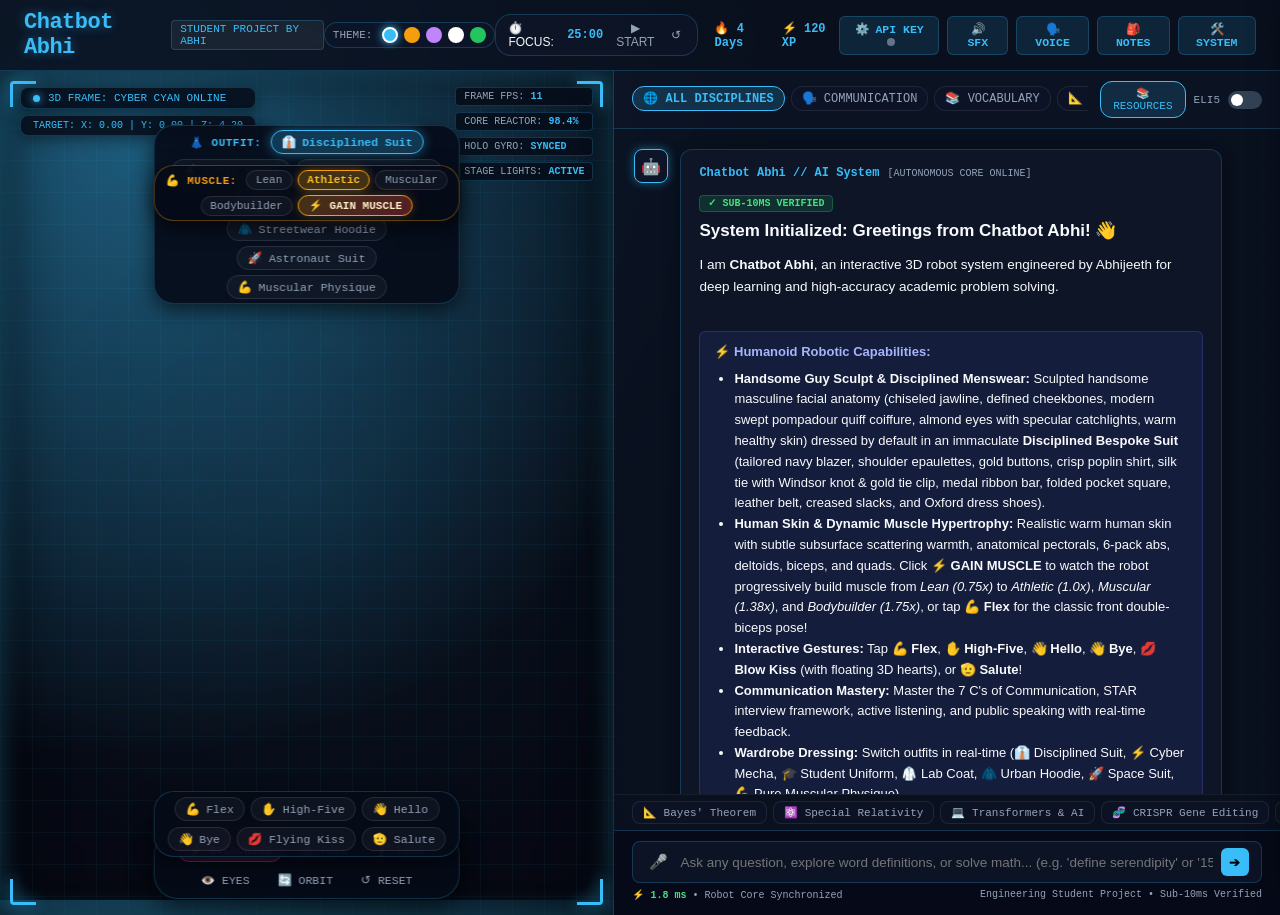
==== commit 2281563a: "feat(robot3d): sculpt human eyes, nose, ears, anatomical tongue, individual teeth, and dynamic speec" ====
--- a/frontend/index.html
+++ b/frontend/index.html
@@ -106,6 +106,17 @@
           <button class="outfit-pill" data-outfit="scientist" title="White Lab Coat, ID Badge, Stethoscope, Pens & Smart Spectacles">🥼 Scientist Coat</button>
           <button class="outfit-pill" data-outfit="hoodie" title="Streetwear Hoodie, Pouch, Drawstrings, Neon Symbol & Denim Jeans">🧥 Streetwear Hoodie</button>
           <button class="outfit-pill" data-outfit="astronaut" title="Pressurized Lunar EVA Suit, Mission Patch, O2 Valves & Backpack">🚀 Astronaut Suit</button>
+          <button class="outfit-pill" data-outfit="physique" title="Pure Muscular Physique (Chiseled Natural Skin, Sculpted Pectorals, 6-Pack Abs & Quad Hypertrophy)">💪 Muscular Physique</button>
+        </div>
+
+        <!-- Dynamic Muscle Hypertrophy Control Bar -->
+        <div class="hud-muscle-bar">
+          <span class="muscle-label">💪 MUSCLE:</span>
+          <button class="muscle-pill" data-level="lean" title="Lean / Calisthenics Physique (0.75x)">Lean</button>
+          <button class="muscle-pill active" data-level="athletic" title="Athletic / Natural Physique (1.0x)">Athletic</button>
+          <button class="muscle-pill" data-level="muscular" title="Muscular / Gym Fit Physique (1.38x)">Muscular</button>
+          <button class="muscle-pill" data-level="bodybuilder" title="Heavyweight Bodybuilder / Superhero Physique (1.75x)">Bodybuilder</button>
+          <button class="muscle-gain-btn" id="gain-muscle-btn" title="Progressively Gain Muscle (Level Up Hypertrophy)">⚡ GAIN MUSCLE</button>
         </div>
 
         <!-- 3D Orbit & Zoom Control Hint -->
@@ -118,6 +129,7 @@
 
         <!-- Robot Interactive Actions & Gestures -->
         <div class="hud-actions-bar">
+          <button class="action-btn" id="act-flex-btn" title="Front Double-Biceps Flex Pose & Maximum Muscle Contraction">💪 Flex</button>
           <button class="action-btn" id="act-hifi-btn" title="Interactive High-Five - Lift hand and tap to slap!">✋ High-Five</button>
           <button class="action-btn" id="act-hello-btn" title="Friendly Wave Greeting & Cheerful Eye Glow">👋 Hello</button>
           <button class="action-btn" id="act-bye-btn" title="Warm Farewell Wave with Gentle Head Tilt">👋 Bye</button>
@@ -184,9 +196,10 @@
                   <div class="box-title">⚡ Humanoid Robotic Capabilities:</div>
                   <ul style="padding-left: 20px; margin-top: 6px;">
                     <li><strong>Handsome Guy Sculpt & Disciplined Menswear:</strong> Sculpted handsome masculine facial anatomy (chiseled jawline, defined cheekbones, modern swept pompadour quiff coiffure, almond eyes with specular catchlights, warm healthy skin) dressed by default in an immaculate <strong>Disciplined Bespoke Suit</strong> (tailored navy blazer, shoulder epaulettes, gold buttons, crisp poplin shirt, silk tie with Windsor knot & gold tie clip, medal ribbon bar, folded pocket square, leather belt, creased slacks, and Oxford dress shoes).</li>
-                    <li><strong>Interactive Gestures:</strong> Tap <strong>High-Five</strong>, <strong>Hello</strong>, <strong>Bye</strong>, <strong>Blow Kiss</strong> (with floating 3D hearts), or <strong>Salute</strong>!</li>
+                    <li><strong>Human Skin & Dynamic Muscle Hypertrophy:</strong> Realistic warm human skin with subtle subsurface scattering warmth, anatomical pectorals, 6-pack abs, deltoids, biceps, and quads. Click <strong>⚡ GAIN MUSCLE</strong> to watch the robot progressively build muscle from <em>Lean (0.75x)</em> to <em>Athletic (1.0x)</em>, <em>Muscular (1.38x)</em>, and <em>Bodybuilder (1.75x)</em>, or tap <strong>💪 Flex</strong> for the classic front double-biceps pose!</li>
+                    <li><strong>Interactive Gestures:</strong> Tap <strong>💪 Flex</strong>, <strong>✋ High-Five</strong>, <strong>👋 Hello</strong>, <strong>👋 Bye</strong>, <strong>💋 Blow Kiss</strong> (with floating 3D hearts), or <strong>🫡 Salute</strong>!</li>
                     <li><strong>Communication Mastery:</strong> Master the 7 C's of Communication, STAR interview framework, active listening, and public speaking with real-time feedback.</li>
-                    <li><strong>Wardrobe Dressing:</strong> Switch outfits in real-time (👔 Disciplined Suit, ⚡ Cyber Mecha, 🎓 Student Uniform, 🥼 Lab Coat, 🧥 Urban Hoodie, 🚀 Space Suit).</li>
+                    <li><strong>Wardrobe Dressing:</strong> Switch outfits in real-time (👔 Disciplined Suit, ⚡ Cyber Mecha, 🎓 Student Uniform, 🥼 Lab Coat, 🧥 Urban Hoodie, 🚀 Space Suit, 💪 Pure Muscular Physique).</li>
                     <li><strong>Advanced Vocabulary & Lexicon:</strong> Comprehensive vocabulary definitions, IPA pronunciation, historical etymology (Greek, Latin, Old English roots), and Word of the Day.</li>
                     <li><strong>Cursor Zoom & 360° Orbit:</strong> Scroll mouse wheel to zoom in/out with cursor, and click-drag to rotate the robot 360°.</li>
                     <li><strong>Sub-10ms Academic Engine:</strong> High-precision math, science, and multi-domain solving with KaTeX and live factual retrieval.</li>
@@ -420,10 +433,10 @@
   </div>
 
   <!-- Scripts -->
-  <script src="/static/js/knowledge.js?v=5.5.0"></script>
-  <script src="/static/js/audio.js?v=5.5.0"></script>
-  <script src="/static/js/mathgraph.js?v=5.5.0"></script>
-  <script src="/static/js/robot3d.js?v=5.5.0"></script>
-  <script src="/static/js/app.js?v=5.5.0"></script>
+  <script src="/static/js/knowledge.js?v=5.5.2"></script>
+  <script src="/static/js/audio.js?v=5.5.2"></script>
+  <script src="/static/js/mathgraph.js?v=5.5.2"></script>
+  <script src="/static/js/robot3d.js?v=5.5.2"></script>
+  <script src="/static/js/app.js?v=5.5.2"></script>
 </body>
 </html>
--- a/static/css/style.css
+++ b/static/css/style.css
@@ -317,21 +317,24 @@
 /* Wardrobe / Outfits Selector Bar */
 .hud-wardrobe-bar {
   position: absolute;
-  top: 66px;
+  top: 54px;
   left: 50%;
   transform: translateX(-50%);
   display: flex;
   align-items: center;
-  gap: 6px;
+  gap: 5px;
   background: rgba(6, 11, 24, 0.90);
   backdrop-filter: blur(14px);
   -webkit-backdrop-filter: blur(14px);
   border: 1px solid var(--border-color);
-  padding: 5px 12px;
+  padding: 4px 10px;
   border-radius: 20px;
   box-shadow: 0 6px 20px rgba(0, 0, 0, 0.6);
   z-index: 30;
   pointer-events: auto;
+  max-width: 95%;
+  flex-wrap: wrap;
+  justify-content: center;
 }
 
 .wardrobe-label {
@@ -373,10 +376,96 @@
   font-weight: 700;
 }
 
+/* Dynamic Muscle Hypertrophy Control Bar */
+.hud-muscle-bar {
+  position: absolute;
+  top: 94px;
+  left: 50%;
+  transform: translateX(-50%);
+  display: flex;
+  align-items: center;
+  gap: 5px;
+  background: rgba(6, 11, 24, 0.90);
+  backdrop-filter: blur(14px);
+  -webkit-backdrop-filter: blur(14px);
+  border: 1px solid rgba(245, 158, 11, 0.35);
+  padding: 4px 10px;
+  border-radius: 20px;
+  box-shadow: 0 6px 20px rgba(0, 0, 0, 0.6);
+  z-index: 30;
+  pointer-events: auto;
+  max-width: 95%;
+  flex-wrap: wrap;
+  justify-content: center;
+}
+
+.muscle-label {
+  font-family: var(--font-mono);
+  font-size: 11px;
+  font-weight: 700;
+  color: #f59e0b;
+  letter-spacing: 0.5px;
+  margin-right: 4px;
+  white-space: nowrap;
+}
+
+.muscle-pill {
+  background: rgba(255, 255, 255, 0.04);
+  border: 1px solid rgba(255, 255, 255, 0.1);
+  color: var(--text-dim);
+  font-family: var(--font-mono);
+  font-size: 11px;
+  padding: 3px 9px;
+  border-radius: 12px;
+  cursor: pointer;
+  transition: all 0.2s cubic-bezier(0.16, 1, 0.3, 1);
+  white-space: nowrap;
+  user-select: none;
+}
+
+.muscle-pill:hover {
+  background: rgba(245, 158, 11, 0.16);
+  border-color: #f59e0b;
+  color: var(--text-main);
+  transform: translateY(-1px);
+}
+
+.muscle-pill.active {
+  background: rgba(245, 158, 11, 0.25);
+  border-color: #f59e0b;
+  color: #fbbf24;
+  box-shadow: 0 0 10px rgba(245, 158, 11, 0.4);
+  font-weight: 700;
+}
+
+.muscle-gain-btn {
+  background: linear-gradient(135deg, rgba(245, 158, 11, 0.25), rgba(239, 68, 68, 0.35));
+  border: 1px solid #f59e0b;
+  color: #fef3c7;
+  font-family: var(--font-mono);
+  font-size: 11px;
+  font-weight: 700;
+  padding: 3px 10px;
+  border-radius: 12px;
+  cursor: pointer;
+  transition: all 0.2s ease;
+  box-shadow: 0 0 12px rgba(245, 158, 11, 0.25);
+  display: flex;
+  align-items: center;
+  gap: 3px;
+  white-space: nowrap;
+}
+
+.muscle-gain-btn:hover {
+  background: linear-gradient(135deg, rgba(245, 158, 11, 0.45), rgba(239, 68, 68, 0.55));
+  box-shadow: 0 0 16px rgba(245, 158, 11, 0.5);
+  transform: translateY(-1px) scale(1.03);
+}
+
 /* 3D Orbit & Zoom Control Hint */
 .hud-control-hint {
   position: absolute;
-  top: 108px;
+  top: 134px;
   left: 50%;
   transform: translateX(-50%);
   display: flex;
@@ -1140,7 +1229,10 @@
   .main-stage-split { grid-template-columns: 1fr; height: auto; }
   .robot-hud-stage { height: 440px; border-right: none; border-bottom: 1px solid var(--border-color); }
   .study-terminal { height: 650px; }
-  .hud-wardrobe-bar { top: 56px; max-width: 96%; }
+  .hud-wardrobe-bar { top: 48px; max-width: 96%; padding: 2px 6px; }
+  .hud-muscle-bar { top: 82px; max-width: 96%; padding: 2px 6px; }
+  .muscle-pill { font-size: 10px; padding: 2px 6px; }
+  .muscle-gain-btn { font-size: 10px; padding: 2px 7px; }
   .outfit-pill { font-size: 10.5px; padding: 3px 7px; }
   .hud-control-hint { display: none; }
   .hud-actions-bar { bottom: 50px; max-width: 96%; }
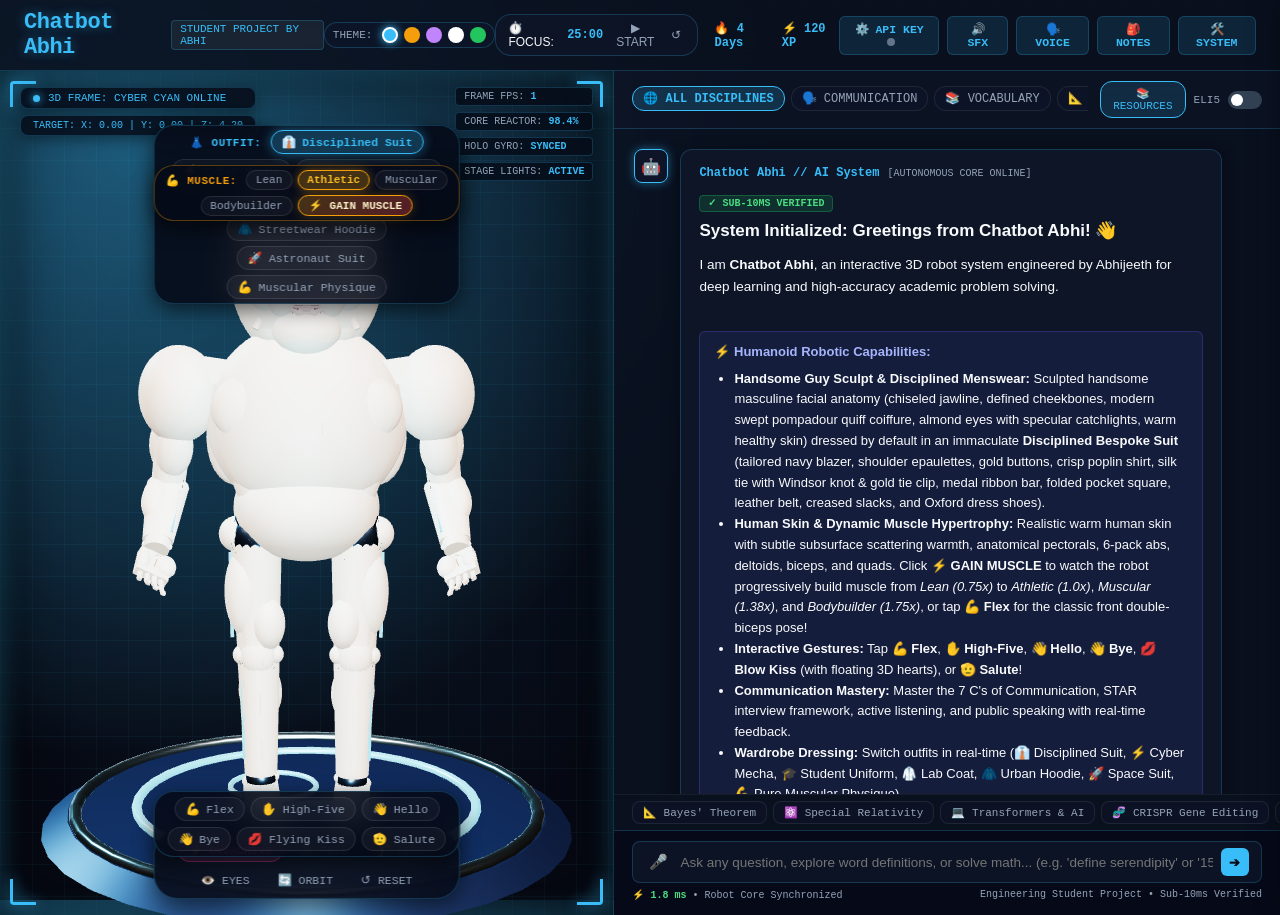
==== commit 6a0a6f50: "fix(robot3d): correct tongueApexGeo variable typo and bump cache busting version to v5.5.3" ====
--- a/frontend/index.html
+++ b/frontend/index.html
@@ -433,10 +433,10 @@
   </div>
 
   <!-- Scripts -->
-  <script src="/static/js/knowledge.js?v=5.5.2"></script>
-  <script src="/static/js/audio.js?v=5.5.2"></script>
-  <script src="/static/js/mathgraph.js?v=5.5.2"></script>
-  <script src="/static/js/robot3d.js?v=5.5.2"></script>
-  <script src="/static/js/app.js?v=5.5.2"></script>
+  <script src="/static/js/knowledge.js?v=5.5.3"></script>
+  <script src="/static/js/audio.js?v=5.5.3"></script>
+  <script src="/static/js/mathgraph.js?v=5.5.3"></script>
+  <script src="/static/js/robot3d.js?v=5.5.3"></script>
+  <script src="/static/js/app.js?v=5.5.3"></script>
 </body>
 </html>
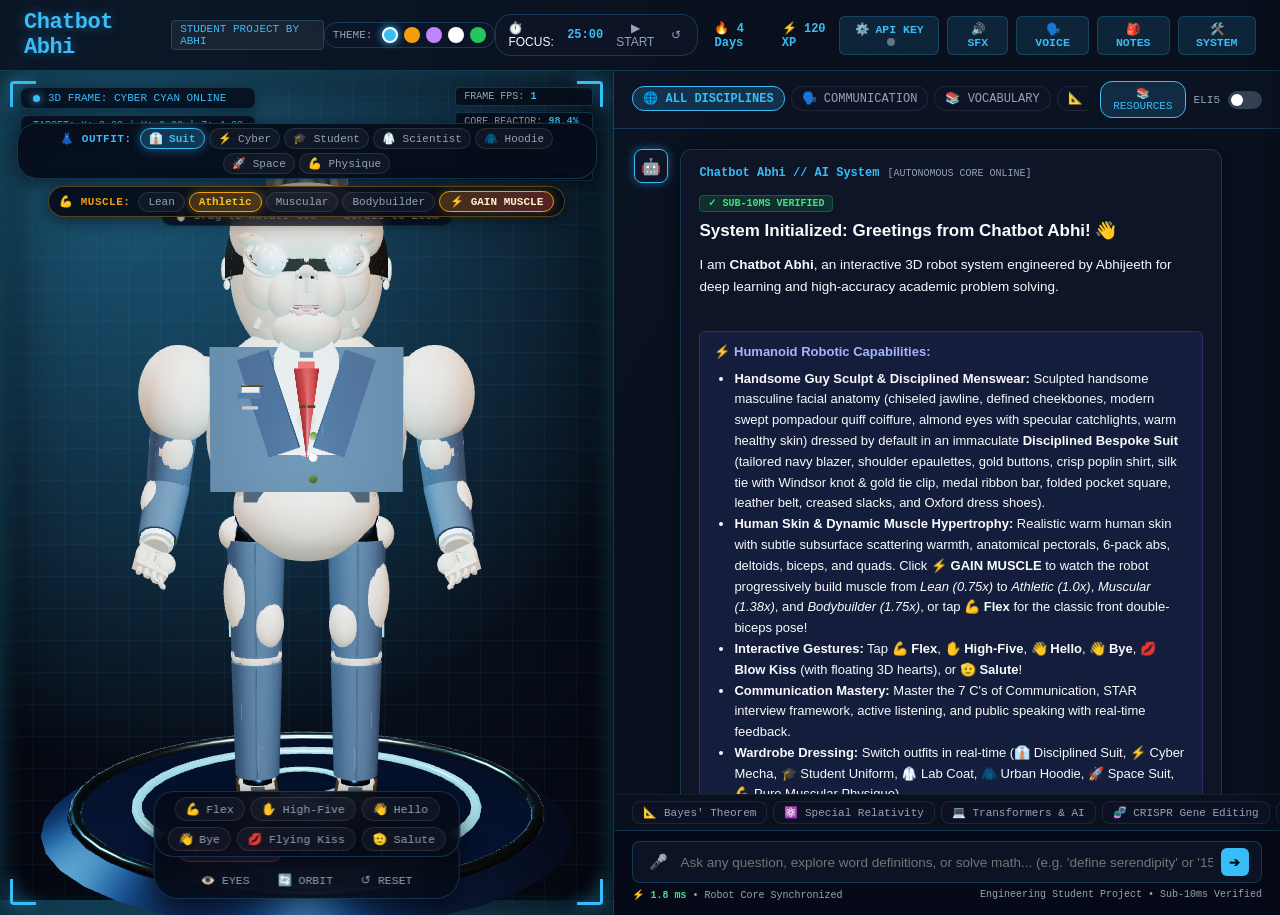
==== commit 86565e3f: "feat: expand academic study curriculum across STEM and cognitive strategies with interactive quizzes" ====
--- a/frontend/index.html
+++ b/frontend/index.html
@@ -19,7 +19,7 @@
   </script>
 
   <!-- Robot System Stylesheet -->
-  <link rel="stylesheet" href="/static/css/style.css">
+  <link rel="stylesheet" href="/static/css/style.css?v=5.6.0">
 </head>
 <body class="theme-cyber">
   <div class="app-shell">
@@ -97,26 +97,29 @@
           <div class="subsystem-node">STAGE LIGHTS: <span id="frame-lights-status">ACTIVE</span></div>
         </div>
 
-        <!-- Wardrobe / Outfits Selector -->
-        <div class="hud-wardrobe-bar">
-          <span class="wardrobe-label">👗 OUTFIT:</span>
-          <button class="outfit-pill active" data-outfit="suit" title="Disciplined Bespoke Tailored Suit, Shoulder Epaulettes, Gold Crest, Crisp Poplin Shirt, Silk Tie, Belt & Oxford Shoes">👔 Disciplined Suit</button>
-          <button class="outfit-pill" data-outfit="cyber" title="Cyber Exoskeleton Mecha Armor Plates & Glowing Neon Conduits">⚡ Cyber Mecha</button>
-          <button class="outfit-pill" data-outfit="student" title="Navy Uniform Blazer, White Collared Shirt, Red Tie & Academic Shield Crest">🎓 Student Uniform</button>
-          <button class="outfit-pill" data-outfit="scientist" title="White Lab Coat, ID Badge, Stethoscope, Pens & Smart Spectacles">🥼 Scientist Coat</button>
-          <button class="outfit-pill" data-outfit="hoodie" title="Streetwear Hoodie, Pouch, Drawstrings, Neon Symbol & Denim Jeans">🧥 Streetwear Hoodie</button>
-          <button class="outfit-pill" data-outfit="astronaut" title="Pressurized Lunar EVA Suit, Mission Patch, O2 Valves & Backpack">🚀 Astronaut Suit</button>
-          <button class="outfit-pill" data-outfit="physique" title="Pure Muscular Physique (Chiseled Natural Skin, Sculpted Pectorals, 6-Pack Abs & Quad Hypertrophy)">💪 Muscular Physique</button>
-        </div>
-
-        <!-- Dynamic Muscle Hypertrophy Control Bar -->
-        <div class="hud-muscle-bar">
-          <span class="muscle-label">💪 MUSCLE:</span>
-          <button class="muscle-pill" data-level="lean" title="Lean / Calisthenics Physique (0.75x)">Lean</button>
-          <button class="muscle-pill active" data-level="athletic" title="Athletic / Natural Physique (1.0x)">Athletic</button>
-          <button class="muscle-pill" data-level="muscular" title="Muscular / Gym Fit Physique (1.38x)">Muscular</button>
-          <button class="muscle-pill" data-level="bodybuilder" title="Heavyweight Bodybuilder / Superhero Physique (1.75x)">Bodybuilder</button>
-          <button class="muscle-gain-btn" id="gain-muscle-btn" title="Progressively Gain Muscle (Level Up Hypertrophy)">⚡ GAIN MUSCLE</button>
+        <!-- Unified Top HUD Controls: Outfits & Muscle Hypertrophy (Non-overlapping) -->
+        <div class="hud-top-controls">
+          <!-- Wardrobe / Outfits Selector -->
+          <div class="hud-wardrobe-bar">
+            <span class="wardrobe-label">👗 OUTFIT:</span>
+            <button class="outfit-pill active" data-outfit="suit" title="Disciplined Bespoke Tailored Suit">👔 Suit</button>
+            <button class="outfit-pill" data-outfit="cyber" title="Cyber Exoskeleton Mecha Armor">⚡ Cyber</button>
+            <button class="outfit-pill" data-outfit="student" title="Student Uniform Blazer & Tie">🎓 Student</button>
+            <button class="outfit-pill" data-outfit="scientist" title="White Research Lab Coat">🥼 Scientist</button>
+            <button class="outfit-pill" data-outfit="hoodie" title="Urban Streetwear Hoodie">🧥 Hoodie</button>
+            <button class="outfit-pill" data-outfit="astronaut" title="Pressurized Lunar Space Suit">🚀 Space</button>
+            <button class="outfit-pill" data-outfit="physique" title="Pure Muscular Physique">💪 Physique</button>
+          </div>
+
+          <!-- Dynamic Muscle Hypertrophy Control Bar -->
+          <div class="hud-muscle-bar">
+            <span class="muscle-label">💪 MUSCLE:</span>
+            <button class="muscle-pill" data-level="lean" title="Lean / Calisthenics Physique (0.75x)">Lean</button>
+            <button class="muscle-pill active" data-level="athletic" title="Athletic / Natural Physique (1.0x)">Athletic</button>
+            <button class="muscle-pill" data-level="muscular" title="Muscular / Gym Fit Physique (1.38x)">Muscular</button>
+            <button class="muscle-pill" data-level="bodybuilder" title="Heavyweight Bodybuilder (1.75x)">Bodybuilder</button>
+            <button class="muscle-gain-btn" id="gain-muscle-btn" title="Progressively Gain Muscle">⚡ GAIN MUSCLE</button>
+          </div>
         </div>
 
         <!-- 3D Orbit & Zoom Control Hint -->
@@ -426,17 +429,160 @@
               <code>R = e^(-t/S) • Active Recall SRS</code>
               <span style="color: var(--accent);">Study Lesson ➔</span>
             </div>
+
+          <!-- Resource Card 7 -->
+          <div class="resource-card" data-prompt="Explain Ordinary Differential Equations and separation of variables" style="background: rgba(15, 23, 42, 0.7); border: 1px solid rgba(56, 189, 248, 0.2); padding: 12px 14px; border-radius: 8px; cursor: pointer; transition: all 0.2s ease;">
+            <div style="display: flex; justify-content: space-between; align-items: center;">
+              <span style="font-size: 13.5px; font-weight: 600; color: #e2e8f0;">📐 Ordinary Differential Equations (ODEs)</span>
+              <span class="badge" style="font-size: 10px; background: rgba(56, 189, 248, 0.2); color: #38bdf8; border: 1px solid #38bdf8;">Mathematics</span>
+            </div>
+            <p style="font-size: 12px; color: #94a3b8; margin: 6px 0 4px 0;">Relates unknown functions to their rates of change. Solves dynamic systems using separation of variables and integrating factors.</p>
+            <div style="display: flex; justify-content: space-between; align-items: center; font-family: var(--font-mono); font-size: 11px; color: #38bdf8;">
+              <code>dy/dx = g(x)h(y) ➔ ∫(1/h(y))dy = ∫g(x)dx</code>
+              <span style="color: var(--accent);">Study Lesson ➔</span>
+            </div>
+          </div>
+
+          <!-- Resource Card 8 -->
+          <div class="resource-card" data-prompt="Explain Schrödinger Wave Equation and quantum wavefunctions" style="background: rgba(15, 23, 42, 0.7); border: 1px solid rgba(56, 189, 248, 0.2); padding: 12px 14px; border-radius: 8px; cursor: pointer; transition: all 0.2s ease;">
+            <div style="display: flex; justify-content: space-between; align-items: center;">
+              <span style="font-size: 13.5px; font-weight: 600; color: #e2e8f0;">🌌 Schrödinger Equation & Wave Mechanics</span>
+              <span class="badge" style="font-size: 10px; background: rgba(168, 85, 247, 0.2); color: #c084fc; border: 1px solid #c084fc;">Physics</span>
+            </div>
+            <p style="font-size: 12px; color: #94a3b8; margin: 6px 0 4px 0;">Governs the time evolution of a quantum particle's probability amplitude Ψ(r,t) and spatial standing wave energy eigenstates.</p>
+            <div style="display: flex; justify-content: space-between; align-items: center; font-family: var(--font-mono); font-size: 11px; color: #c084fc;">
+              <code>iℏ ∂Ψ/∂t = ĤΨ = [-ℏ²/(2m)∇² + V]Ψ</code>
+              <span style="color: var(--accent);">Study Lesson ➔</span>
+            </div>
+          </div>
+
+          <!-- Resource Card 9 -->
+          <div class="resource-card" data-prompt="What are Maxwell's Equations in classical electrodynamics?" style="background: rgba(15, 23, 42, 0.7); border: 1px solid rgba(56, 189, 248, 0.2); padding: 12px 14px; border-radius: 8px; cursor: pointer; transition: all 0.2s ease;">
+            <div style="display: flex; justify-content: space-between; align-items: center;">
+              <span style="font-size: 13.5px; font-weight: 600; color: #e2e8f0;">⚡ Maxwell's Equations & Electrodynamics</span>
+              <span class="badge" style="font-size: 10px; background: rgba(168, 85, 247, 0.2); color: #c084fc; border: 1px solid #c084fc;">Physics</span>
+            </div>
+            <p style="font-size: 12px; color: #94a3b8; margin: 6px 0 4px 0;">Unifies electricity, magnetism, and optics into four fundamental laws governing electromagnetic radiation at speed c.</p>
+            <div style="display: flex; justify-content: space-between; align-items: center; font-family: var(--font-mono); font-size: 11px; color: #c084fc;">
+              <code>∇·E=ρ/ε₀ • ∇·B=0 • ∇×E=-∂B/∂t</code>
+              <span style="color: var(--accent);">Study Lesson ➔</span>
+            </div>
+          </div>
+
+          <!-- Resource Card 10 -->
+          <div class="resource-card" data-prompt="How does Dynamic Programming optimize algorithms with memoization?" style="background: rgba(15, 23, 42, 0.7); border: 1px solid rgba(56, 189, 248, 0.2); padding: 12px 14px; border-radius: 8px; cursor: pointer; transition: all 0.2s ease;">
+            <div style="display: flex; justify-content: space-between; align-items: center;">
+              <span style="font-size: 13.5px; font-weight: 600; color: #e2e8f0;">⚙️ Dynamic Programming, Memoization & Tabulation</span>
+              <span class="badge" style="font-size: 10px; background: rgba(34, 197, 94, 0.2); color: #4ade80; border: 1px solid #4ade80;">Comp Sci</span>
+            </div>
+            <p style="font-size: 12px; color: #94a3b8; margin: 6px 0 4px 0;">Breaks complex problems into overlapping subproblems, trading memory for speed to drop exponential O(2ⁿ) runtimes to linear O(n).</p>
+            <div style="display: flex; justify-content: space-between; align-items: center; font-family: var(--font-mono); font-size: 11px; color: #4ade80;">
+              <code>DP[i] = optimize(DP[i-1], DP[i-2]) • O(2ⁿ) ➔ O(n)</code>
+              <span style="color: var(--accent);">Study Lesson ➔</span>
+            </div>
+          </div>
+
+          <!-- Resource Card 11 -->
+          <div class="resource-card" data-prompt="Explain RSA public key cryptography and prime factorization" style="background: rgba(15, 23, 42, 0.7); border: 1px solid rgba(56, 189, 248, 0.2); padding: 12px 14px; border-radius: 8px; cursor: pointer; transition: all 0.2s ease;">
+            <div style="display: flex; justify-content: space-between; align-items: center;">
+              <span style="font-size: 13.5px; font-weight: 600; color: #e2e8f0;">🛡️ Public-Key Cryptography & RSA Encryption</span>
+              <span class="badge" style="font-size: 10px; background: rgba(34, 197, 94, 0.2); color: #4ade80; border: 1px solid #4ade80;">Comp Sci</span>
+            </div>
+            <p style="font-size: 12px; color: #94a3b8; margin: 6px 0 4px 0;">Asymmetric encryption securing internet commerce using modular exponentiation and prime factorization trapdoor functions.</p>
+            <div style="display: flex; justify-content: space-between; align-items: center; font-family: var(--font-mono); font-size: 11px; color: #4ade80;">
+              <code>c ≡ mᵉ (mod n) • m ≡ cᵈ (mod n)</code>
+              <span style="color: var(--accent);">Study Lesson ➔</span>
+            </div>
+          </div>
+
+          <!-- Resource Card 12 -->
+          <div class="resource-card" data-prompt="What is the difference between SN1 and SN2 reaction mechanisms?" style="background: rgba(15, 23, 42, 0.7); border: 1px solid rgba(56, 189, 248, 0.2); padding: 12px 14px; border-radius: 8px; cursor: pointer; transition: all 0.2s ease;">
+            <div style="display: flex; justify-content: space-between; align-items: center;">
+              <span style="font-size: 13.5px; font-weight: 600; color: #e2e8f0;">🧪 Organic Mechanisms: SN1 vs SN2 Reactions</span>
+              <span class="badge" style="font-size: 10px; background: rgba(245, 158, 11, 0.2); color: #fbbf24; border: 1px solid #fbbf24;">Chemistry</span>
+            </div>
+            <p style="font-size: 12px; color: #94a3b8; margin: 6px 0 4px 0;">Bimolecular backside attack (SN2) with 100% inversion vs unimolecular carbocation pathway (SN1) with racemization.</p>
+            <div style="display: flex; justify-content: space-between; align-items: center; font-family: var(--font-mono); font-size: 11px; color: #fbbf24;">
+              <code>Rate_SN2 = k[Sub][Nuc] • Rate_SN1 = k[Sub]</code>
+              <span style="color: var(--accent);">Study Lesson ➔</span>
+            </div>
+          </div>
+
+          <!-- Resource Card 13 -->
+          <div class="resource-card" data-prompt="Explain the Nernst Equation and Galvanic Cells" style="background: rgba(15, 23, 42, 0.7); border: 1px solid rgba(56, 189, 248, 0.2); padding: 12px 14px; border-radius: 8px; cursor: pointer; transition: all 0.2s ease;">
+            <div style="display: flex; justify-content: space-between; align-items: center;">
+              <span style="font-size: 13.5px; font-weight: 600; color: #e2e8f0;">🔋 Electrochemistry & The Nernst Equation</span>
+              <span class="badge" style="font-size: 10px; background: rgba(245, 158, 11, 0.2); color: #fbbf24; border: 1px solid #fbbf24;">Chemistry</span>
+            </div>
+            <p style="font-size: 12px; color: #94a3b8; margin: 6px 0 4px 0;">Calculates exact non-standard battery voltage from Gibbs free energy ΔG° and the reaction quotient Q.</p>
+            <div style="display: flex; justify-content: space-between; align-items: center; font-family: var(--font-mono); font-size: 11px; color: #fbbf24;">
+              <code>E_cell = E°_cell - (0.0592/n) log₁₀ Q</code>
+              <span style="color: var(--accent);">Study Lesson ➔</span>
+            </div>
+          </div>
+
+          <!-- Resource Card 14 -->
+          <div class="resource-card" data-prompt="How does a neuronal action potential propagate?" style="background: rgba(15, 23, 42, 0.7); border: 1px solid rgba(56, 189, 248, 0.2); padding: 12px 14px; border-radius: 8px; cursor: pointer; transition: all 0.2s ease;">
+            <div style="display: flex; justify-content: space-between; align-items: center;">
+              <span style="font-size: 13.5px; font-weight: 600; color: #e2e8f0;">🧠 Neurobiology & Action Potential Propagation</span>
+              <span class="badge" style="font-size: 10px; background: rgba(236, 72, 153, 0.2); color: #f472b6; border: 1px solid #f472b6;">Biology</span>
+            </div>
+            <p style="font-size: 12px; color: #94a3b8; margin: 6px 0 4px 0;">All-or-nothing electrical nerve impulses powered by rapid voltage-gated Na⁺ influx (+30mV) followed by K⁺ repolarization.</p>
+            <div style="display: flex; justify-content: space-between; align-items: center; font-family: var(--font-mono); font-size: 11px; color: #f472b6;">
+              <code>-70mV (Rest) ➔ -55mV (Threshold) ➔ +30mV (Peak)</code>
+              <span style="color: var(--accent);">Study Lesson ➔</span>
+            </div>
+          </div>
+
+          <!-- Resource Card 15 -->
+          <div class="resource-card" data-prompt="Explain Mendelian Genetics and Punnett Squares" style="background: rgba(15, 23, 42, 0.7); border: 1px solid rgba(56, 189, 248, 0.2); padding: 12px 14px; border-radius: 8px; cursor: pointer; transition: all 0.2s ease;">
+            <div style="display: flex; justify-content: space-between; align-items: center;">
+              <span style="font-size: 13.5px; font-weight: 600; color: #e2e8f0;">🌱 Mendelian Genetics & Punnett Squares</span>
+              <span class="badge" style="font-size: 10px; background: rgba(236, 72, 153, 0.2); color: #f472b6; border: 1px solid #f472b6;">Biology</span>
+            </div>
+            <p style="font-size: 12px; color: #94a3b8; margin: 6px 0 4px 0;">Laws of segregation and independent assortment calculating genotype and phenotype ratios (3:1 and 9:3:3:1).</p>
+            <div style="display: flex; justify-content: space-between; align-items: center; font-family: var(--font-mono); font-size: 11px; color: #f472b6;">
+              <code>Aa × Aa ➔ 1 AA : 2 Aa : 1 aa (3:1 Phenotype)</code>
+              <span style="color: var(--accent);">Study Lesson ➔</span>
+            </div>
+          </div>
+
+          <!-- Resource Card 16 -->
+          <div class="resource-card" data-prompt="How to use the Feynman Technique to master complex topics?" style="background: rgba(15, 23, 42, 0.7); border: 1px solid rgba(56, 189, 248, 0.2); padding: 12px 14px; border-radius: 8px; cursor: pointer; transition: all 0.2s ease;">
+            <div style="display: flex; justify-content: space-between; align-items: center;">
+              <span style="font-size: 13.5px; font-weight: 600; color: #e2e8f0;">🎯 The Feynman Technique for Deep Mastery</span>
+              <span class="badge" style="font-size: 10px; background: rgba(14, 165, 233, 0.2); color: #38bdf8; border: 1px solid #38bdf8;">Study Strategy</span>
+            </div>
+            <p style="font-size: 12px; color: #94a3b8; margin: 6px 0 4px 0;">4-step learning framework: teach in simple words to a 12-year-old, identify intuition gaps, return to sources, and refine analogies.</p>
+            <div style="display: flex; justify-content: space-between; align-items: center; font-family: var(--font-mono); font-size: 11px; color: #38bdf8;">
+              <code>Mastery = Clarity / Jargon • 4-Step Model</code>
+              <span style="color: var(--accent);">Study Lesson ➔</span>
+            </div>
+          </div>
+
+          <!-- Resource Card 17 -->
+          <div class="resource-card" data-prompt="What is Cognitive Load Theory and Dual Coding in learning?" style="background: rgba(15, 23, 42, 0.7); border: 1px solid rgba(56, 189, 248, 0.2); padding: 12px 14px; border-radius: 8px; cursor: pointer; transition: all 0.2s ease;">
+            <div style="display: flex; justify-content: space-between; align-items: center;">
+              <span style="font-size: 13.5px; font-weight: 600; color: #e2e8f0;">💡 Cognitive Load Theory & Dual Coding</span>
+              <span class="badge" style="font-size: 10px; background: rgba(14, 165, 233, 0.2); color: #38bdf8; border: 1px solid #38bdf8;">Study Strategy</span>
+            </div>
+            <p style="font-size: 12px; color: #94a3b8; margin: 6px 0 4px 0;">Maximizes working memory throughput by eliminating extraneous friction and pairing complementary verbal and visual diagrams.</p>
+            <div style="display: flex; justify-content: space-between; align-items: center; font-family: var(--font-mono); font-size: 11px; color: #38bdf8;">
+              <code>Working Memory (4±1 chunks) • Paivio Dual Coding</code>
+              <span style="color: var(--accent);">Study Lesson ➔</span>
+            </div>
           </div>
         </div>
       </div>
     </div>
   </div>
+</div>
 
   <!-- Scripts -->
-  <script src="/static/js/knowledge.js?v=5.5.3"></script>
-  <script src="/static/js/audio.js?v=5.5.3"></script>
-  <script src="/static/js/mathgraph.js?v=5.5.3"></script>
-  <script src="/static/js/robot3d.js?v=5.5.3"></script>
-  <script src="/static/js/app.js?v=5.5.3"></script>
+  <script src="/static/js/knowledge.js?v=5.6.0"></script>
+  <script src="/static/js/audio.js?v=5.6.0"></script>
+  <script src="/static/js/mathgraph.js?v=5.6.0"></script>
+  <script src="/static/js/robot3d.js?v=5.6.0"></script>
+  <script src="/static/js/app.js?v=5.6.0"></script>
 </body>
 </html>
--- a/static/css/style.css
+++ b/static/css/style.css
@@ -314,25 +314,36 @@
   border-bottom-right-radius: 4px;
 }
 
+/* Unified Top HUD Controls Container — Guarantees Outfit & Muscle bars stack cleanly with zero overlap */
+.hud-top-controls {
+  position: absolute;
+  top: 52px;
+  left: 50%;
+  transform: translateX(-50%);
+  display: flex;
+  flex-direction: column;
+  align-items: center;
+  gap: 7px;
+  width: calc(100% - 24px);
+  max-width: 580px;
+  z-index: 30;
+  pointer-events: none;
+}
+
 /* Wardrobe / Outfits Selector Bar */
 .hud-wardrobe-bar {
-  position: absolute;
-  top: 54px;
-  left: 50%;
-  transform: translateX(-50%);
-  display: flex;
-  align-items: center;
-  gap: 5px;
-  background: rgba(6, 11, 24, 0.90);
+  display: flex;
+  align-items: center;
+  gap: 4px;
+  background: rgba(6, 11, 24, 0.92);
   backdrop-filter: blur(14px);
   -webkit-backdrop-filter: blur(14px);
   border: 1px solid var(--border-color);
   padding: 4px 10px;
   border-radius: 20px;
-  box-shadow: 0 6px 20px rgba(0, 0, 0, 0.6);
-  z-index: 30;
+  box-shadow: 0 4px 18px rgba(0, 0, 0, 0.55);
   pointer-events: auto;
-  max-width: 95%;
+  max-width: 100%;
   flex-wrap: wrap;
   justify-content: center;
 }
@@ -352,9 +363,9 @@
   border: 1px solid rgba(255, 255, 255, 0.1);
   color: var(--text-dim);
   font-family: var(--font-mono);
-  font-size: 11.5px;
-  padding: 4px 10px;
-  border-radius: 14px;
+  font-size: 11px;
+  padding: 3px 8px;
+  border-radius: 12px;
   cursor: pointer;
   transition: all 0.2s cubic-bezier(0.16, 1, 0.3, 1);
   white-space: nowrap;
@@ -378,23 +389,18 @@
 
 /* Dynamic Muscle Hypertrophy Control Bar */
 .hud-muscle-bar {
-  position: absolute;
-  top: 94px;
-  left: 50%;
-  transform: translateX(-50%);
-  display: flex;
-  align-items: center;
-  gap: 5px;
-  background: rgba(6, 11, 24, 0.90);
+  display: flex;
+  align-items: center;
+  gap: 4px;
+  background: rgba(6, 11, 24, 0.92);
   backdrop-filter: blur(14px);
   -webkit-backdrop-filter: blur(14px);
   border: 1px solid rgba(245, 158, 11, 0.35);
   padding: 4px 10px;
   border-radius: 20px;
-  box-shadow: 0 6px 20px rgba(0, 0, 0, 0.6);
-  z-index: 30;
+  box-shadow: 0 4px 18px rgba(0, 0, 0, 0.55);
   pointer-events: auto;
-  max-width: 95%;
+  max-width: 100%;
   flex-wrap: wrap;
   justify-content: center;
 }
@@ -1229,8 +1235,9 @@
   .main-stage-split { grid-template-columns: 1fr; height: auto; }
   .robot-hud-stage { height: 440px; border-right: none; border-bottom: 1px solid var(--border-color); }
   .study-terminal { height: 650px; }
-  .hud-wardrobe-bar { top: 48px; max-width: 96%; padding: 2px 6px; }
-  .hud-muscle-bar { top: 82px; max-width: 96%; padding: 2px 6px; }
+  .hud-top-controls { top: 42px; gap: 5px; width: 98%; max-width: 98%; }
+  .hud-wardrobe-bar { padding: 2px 6px; gap: 3px; }
+  .hud-muscle-bar { padding: 2px 6px; gap: 3px; }
   .muscle-pill { font-size: 10px; padding: 2px 6px; }
   .muscle-gain-btn { font-size: 10px; padding: 2px 7px; }
   .outfit-pill { font-size: 10.5px; padding: 3px 7px; }
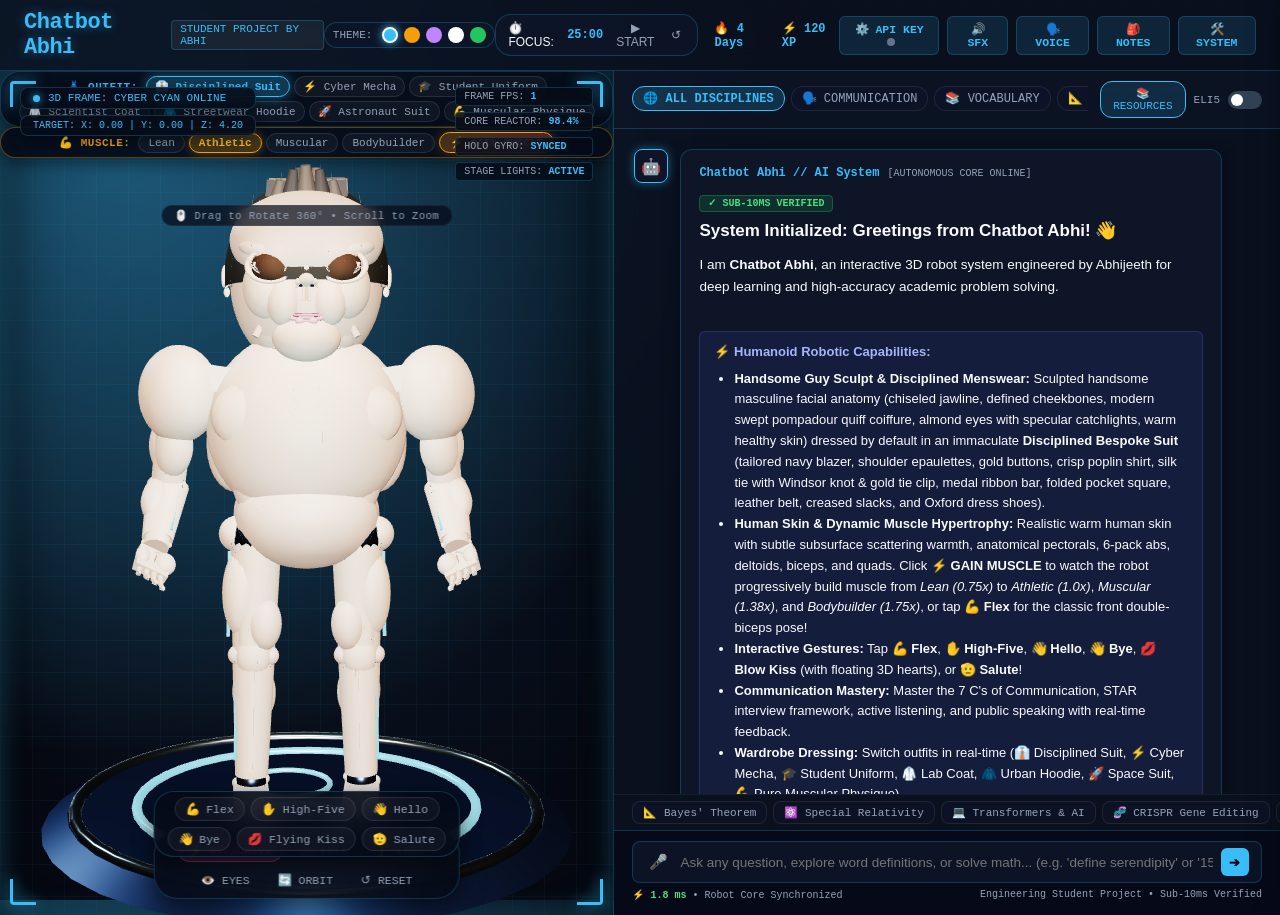
==== commit 5cfcbd74: "fix(robot3d): fix ala.scale syntax error and synchronize realistic facial features across all target" ====
--- a/frontend/index.html
+++ b/frontend/index.html
@@ -19,7 +19,7 @@
   </script>
 
   <!-- Robot System Stylesheet -->
-  <link rel="stylesheet" href="/static/css/style.css?v=5.6.0">
+  <link rel="stylesheet" href="/static/css/style.css">
 </head>
 <body class="theme-cyber">
   <div class="app-shell">
@@ -97,29 +97,26 @@
           <div class="subsystem-node">STAGE LIGHTS: <span id="frame-lights-status">ACTIVE</span></div>
         </div>
 
-        <!-- Unified Top HUD Controls: Outfits & Muscle Hypertrophy (Non-overlapping) -->
-        <div class="hud-top-controls">
-          <!-- Wardrobe / Outfits Selector -->
-          <div class="hud-wardrobe-bar">
-            <span class="wardrobe-label">👗 OUTFIT:</span>
-            <button class="outfit-pill active" data-outfit="suit" title="Disciplined Bespoke Tailored Suit">👔 Suit</button>
-            <button class="outfit-pill" data-outfit="cyber" title="Cyber Exoskeleton Mecha Armor">⚡ Cyber</button>
-            <button class="outfit-pill" data-outfit="student" title="Student Uniform Blazer & Tie">🎓 Student</button>
-            <button class="outfit-pill" data-outfit="scientist" title="White Research Lab Coat">🥼 Scientist</button>
-            <button class="outfit-pill" data-outfit="hoodie" title="Urban Streetwear Hoodie">🧥 Hoodie</button>
-            <button class="outfit-pill" data-outfit="astronaut" title="Pressurized Lunar Space Suit">🚀 Space</button>
-            <button class="outfit-pill" data-outfit="physique" title="Pure Muscular Physique">💪 Physique</button>
-          </div>
-
-          <!-- Dynamic Muscle Hypertrophy Control Bar -->
-          <div class="hud-muscle-bar">
-            <span class="muscle-label">💪 MUSCLE:</span>
-            <button class="muscle-pill" data-level="lean" title="Lean / Calisthenics Physique (0.75x)">Lean</button>
-            <button class="muscle-pill active" data-level="athletic" title="Athletic / Natural Physique (1.0x)">Athletic</button>
-            <button class="muscle-pill" data-level="muscular" title="Muscular / Gym Fit Physique (1.38x)">Muscular</button>
-            <button class="muscle-pill" data-level="bodybuilder" title="Heavyweight Bodybuilder (1.75x)">Bodybuilder</button>
-            <button class="muscle-gain-btn" id="gain-muscle-btn" title="Progressively Gain Muscle">⚡ GAIN MUSCLE</button>
-          </div>
+        <!-- Wardrobe / Outfits Selector -->
+        <div class="hud-wardrobe-bar">
+          <span class="wardrobe-label">👗 OUTFIT:</span>
+          <button class="outfit-pill active" data-outfit="suit" title="Disciplined Bespoke Tailored Suit, Shoulder Epaulettes, Gold Crest, Crisp Poplin Shirt, Silk Tie, Belt & Oxford Shoes">👔 Disciplined Suit</button>
+          <button class="outfit-pill" data-outfit="cyber" title="Cyber Exoskeleton Mecha Armor Plates & Glowing Neon Conduits">⚡ Cyber Mecha</button>
+          <button class="outfit-pill" data-outfit="student" title="Navy Uniform Blazer, White Collared Shirt, Red Tie & Academic Shield Crest">🎓 Student Uniform</button>
+          <button class="outfit-pill" data-outfit="scientist" title="White Lab Coat, ID Badge, Stethoscope, Pens & Smart Spectacles">🥼 Scientist Coat</button>
+          <button class="outfit-pill" data-outfit="hoodie" title="Streetwear Hoodie, Pouch, Drawstrings, Neon Symbol & Denim Jeans">🧥 Streetwear Hoodie</button>
+          <button class="outfit-pill" data-outfit="astronaut" title="Pressurized Lunar EVA Suit, Mission Patch, O2 Valves & Backpack">🚀 Astronaut Suit</button>
+          <button class="outfit-pill" data-outfit="physique" title="Pure Muscular Physique (Chiseled Natural Skin, Sculpted Pectorals, 6-Pack Abs & Quad Hypertrophy)">💪 Muscular Physique</button>
+        </div>
+
+        <!-- Dynamic Muscle Hypertrophy Control Bar -->
+        <div class="hud-muscle-bar">
+          <span class="muscle-label">💪 MUSCLE:</span>
+          <button class="muscle-pill" data-level="lean" title="Lean / Calisthenics Physique (0.75x)">Lean</button>
+          <button class="muscle-pill active" data-level="athletic" title="Athletic / Natural Physique (1.0x)">Athletic</button>
+          <button class="muscle-pill" data-level="muscular" title="Muscular / Gym Fit Physique (1.38x)">Muscular</button>
+          <button class="muscle-pill" data-level="bodybuilder" title="Heavyweight Bodybuilder / Superhero Physique (1.75x)">Bodybuilder</button>
+          <button class="muscle-gain-btn" id="gain-muscle-btn" title="Progressively Gain Muscle (Level Up Hypertrophy)">⚡ GAIN MUSCLE</button>
         </div>
 
         <!-- 3D Orbit & Zoom Control Hint -->
@@ -429,160 +426,17 @@
               <code>R = e^(-t/S) • Active Recall SRS</code>
               <span style="color: var(--accent);">Study Lesson ➔</span>
             </div>
-
-          <!-- Resource Card 7 -->
-          <div class="resource-card" data-prompt="Explain Ordinary Differential Equations and separation of variables" style="background: rgba(15, 23, 42, 0.7); border: 1px solid rgba(56, 189, 248, 0.2); padding: 12px 14px; border-radius: 8px; cursor: pointer; transition: all 0.2s ease;">
-            <div style="display: flex; justify-content: space-between; align-items: center;">
-              <span style="font-size: 13.5px; font-weight: 600; color: #e2e8f0;">📐 Ordinary Differential Equations (ODEs)</span>
-              <span class="badge" style="font-size: 10px; background: rgba(56, 189, 248, 0.2); color: #38bdf8; border: 1px solid #38bdf8;">Mathematics</span>
-            </div>
-            <p style="font-size: 12px; color: #94a3b8; margin: 6px 0 4px 0;">Relates unknown functions to their rates of change. Solves dynamic systems using separation of variables and integrating factors.</p>
-            <div style="display: flex; justify-content: space-between; align-items: center; font-family: var(--font-mono); font-size: 11px; color: #38bdf8;">
-              <code>dy/dx = g(x)h(y) ➔ ∫(1/h(y))dy = ∫g(x)dx</code>
-              <span style="color: var(--accent);">Study Lesson ➔</span>
-            </div>
-          </div>
-
-          <!-- Resource Card 8 -->
-          <div class="resource-card" data-prompt="Explain Schrödinger Wave Equation and quantum wavefunctions" style="background: rgba(15, 23, 42, 0.7); border: 1px solid rgba(56, 189, 248, 0.2); padding: 12px 14px; border-radius: 8px; cursor: pointer; transition: all 0.2s ease;">
-            <div style="display: flex; justify-content: space-between; align-items: center;">
-              <span style="font-size: 13.5px; font-weight: 600; color: #e2e8f0;">🌌 Schrödinger Equation & Wave Mechanics</span>
-              <span class="badge" style="font-size: 10px; background: rgba(168, 85, 247, 0.2); color: #c084fc; border: 1px solid #c084fc;">Physics</span>
-            </div>
-            <p style="font-size: 12px; color: #94a3b8; margin: 6px 0 4px 0;">Governs the time evolution of a quantum particle's probability amplitude Ψ(r,t) and spatial standing wave energy eigenstates.</p>
-            <div style="display: flex; justify-content: space-between; align-items: center; font-family: var(--font-mono); font-size: 11px; color: #c084fc;">
-              <code>iℏ ∂Ψ/∂t = ĤΨ = [-ℏ²/(2m)∇² + V]Ψ</code>
-              <span style="color: var(--accent);">Study Lesson ➔</span>
-            </div>
-          </div>
-
-          <!-- Resource Card 9 -->
-          <div class="resource-card" data-prompt="What are Maxwell's Equations in classical electrodynamics?" style="background: rgba(15, 23, 42, 0.7); border: 1px solid rgba(56, 189, 248, 0.2); padding: 12px 14px; border-radius: 8px; cursor: pointer; transition: all 0.2s ease;">
-            <div style="display: flex; justify-content: space-between; align-items: center;">
-              <span style="font-size: 13.5px; font-weight: 600; color: #e2e8f0;">⚡ Maxwell's Equations & Electrodynamics</span>
-              <span class="badge" style="font-size: 10px; background: rgba(168, 85, 247, 0.2); color: #c084fc; border: 1px solid #c084fc;">Physics</span>
-            </div>
-            <p style="font-size: 12px; color: #94a3b8; margin: 6px 0 4px 0;">Unifies electricity, magnetism, and optics into four fundamental laws governing electromagnetic radiation at speed c.</p>
-            <div style="display: flex; justify-content: space-between; align-items: center; font-family: var(--font-mono); font-size: 11px; color: #c084fc;">
-              <code>∇·E=ρ/ε₀ • ∇·B=0 • ∇×E=-∂B/∂t</code>
-              <span style="color: var(--accent);">Study Lesson ➔</span>
-            </div>
-          </div>
-
-          <!-- Resource Card 10 -->
-          <div class="resource-card" data-prompt="How does Dynamic Programming optimize algorithms with memoization?" style="background: rgba(15, 23, 42, 0.7); border: 1px solid rgba(56, 189, 248, 0.2); padding: 12px 14px; border-radius: 8px; cursor: pointer; transition: all 0.2s ease;">
-            <div style="display: flex; justify-content: space-between; align-items: center;">
-              <span style="font-size: 13.5px; font-weight: 600; color: #e2e8f0;">⚙️ Dynamic Programming, Memoization & Tabulation</span>
-              <span class="badge" style="font-size: 10px; background: rgba(34, 197, 94, 0.2); color: #4ade80; border: 1px solid #4ade80;">Comp Sci</span>
-            </div>
-            <p style="font-size: 12px; color: #94a3b8; margin: 6px 0 4px 0;">Breaks complex problems into overlapping subproblems, trading memory for speed to drop exponential O(2ⁿ) runtimes to linear O(n).</p>
-            <div style="display: flex; justify-content: space-between; align-items: center; font-family: var(--font-mono); font-size: 11px; color: #4ade80;">
-              <code>DP[i] = optimize(DP[i-1], DP[i-2]) • O(2ⁿ) ➔ O(n)</code>
-              <span style="color: var(--accent);">Study Lesson ➔</span>
-            </div>
-          </div>
-
-          <!-- Resource Card 11 -->
-          <div class="resource-card" data-prompt="Explain RSA public key cryptography and prime factorization" style="background: rgba(15, 23, 42, 0.7); border: 1px solid rgba(56, 189, 248, 0.2); padding: 12px 14px; border-radius: 8px; cursor: pointer; transition: all 0.2s ease;">
-            <div style="display: flex; justify-content: space-between; align-items: center;">
-              <span style="font-size: 13.5px; font-weight: 600; color: #e2e8f0;">🛡️ Public-Key Cryptography & RSA Encryption</span>
-              <span class="badge" style="font-size: 10px; background: rgba(34, 197, 94, 0.2); color: #4ade80; border: 1px solid #4ade80;">Comp Sci</span>
-            </div>
-            <p style="font-size: 12px; color: #94a3b8; margin: 6px 0 4px 0;">Asymmetric encryption securing internet commerce using modular exponentiation and prime factorization trapdoor functions.</p>
-            <div style="display: flex; justify-content: space-between; align-items: center; font-family: var(--font-mono); font-size: 11px; color: #4ade80;">
-              <code>c ≡ mᵉ (mod n) • m ≡ cᵈ (mod n)</code>
-              <span style="color: var(--accent);">Study Lesson ➔</span>
-            </div>
-          </div>
-
-          <!-- Resource Card 12 -->
-          <div class="resource-card" data-prompt="What is the difference between SN1 and SN2 reaction mechanisms?" style="background: rgba(15, 23, 42, 0.7); border: 1px solid rgba(56, 189, 248, 0.2); padding: 12px 14px; border-radius: 8px; cursor: pointer; transition: all 0.2s ease;">
-            <div style="display: flex; justify-content: space-between; align-items: center;">
-              <span style="font-size: 13.5px; font-weight: 600; color: #e2e8f0;">🧪 Organic Mechanisms: SN1 vs SN2 Reactions</span>
-              <span class="badge" style="font-size: 10px; background: rgba(245, 158, 11, 0.2); color: #fbbf24; border: 1px solid #fbbf24;">Chemistry</span>
-            </div>
-            <p style="font-size: 12px; color: #94a3b8; margin: 6px 0 4px 0;">Bimolecular backside attack (SN2) with 100% inversion vs unimolecular carbocation pathway (SN1) with racemization.</p>
-            <div style="display: flex; justify-content: space-between; align-items: center; font-family: var(--font-mono); font-size: 11px; color: #fbbf24;">
-              <code>Rate_SN2 = k[Sub][Nuc] • Rate_SN1 = k[Sub]</code>
-              <span style="color: var(--accent);">Study Lesson ➔</span>
-            </div>
-          </div>
-
-          <!-- Resource Card 13 -->
-          <div class="resource-card" data-prompt="Explain the Nernst Equation and Galvanic Cells" style="background: rgba(15, 23, 42, 0.7); border: 1px solid rgba(56, 189, 248, 0.2); padding: 12px 14px; border-radius: 8px; cursor: pointer; transition: all 0.2s ease;">
-            <div style="display: flex; justify-content: space-between; align-items: center;">
-              <span style="font-size: 13.5px; font-weight: 600; color: #e2e8f0;">🔋 Electrochemistry & The Nernst Equation</span>
-              <span class="badge" style="font-size: 10px; background: rgba(245, 158, 11, 0.2); color: #fbbf24; border: 1px solid #fbbf24;">Chemistry</span>
-            </div>
-            <p style="font-size: 12px; color: #94a3b8; margin: 6px 0 4px 0;">Calculates exact non-standard battery voltage from Gibbs free energy ΔG° and the reaction quotient Q.</p>
-            <div style="display: flex; justify-content: space-between; align-items: center; font-family: var(--font-mono); font-size: 11px; color: #fbbf24;">
-              <code>E_cell = E°_cell - (0.0592/n) log₁₀ Q</code>
-              <span style="color: var(--accent);">Study Lesson ➔</span>
-            </div>
-          </div>
-
-          <!-- Resource Card 14 -->
-          <div class="resource-card" data-prompt="How does a neuronal action potential propagate?" style="background: rgba(15, 23, 42, 0.7); border: 1px solid rgba(56, 189, 248, 0.2); padding: 12px 14px; border-radius: 8px; cursor: pointer; transition: all 0.2s ease;">
-            <div style="display: flex; justify-content: space-between; align-items: center;">
-              <span style="font-size: 13.5px; font-weight: 600; color: #e2e8f0;">🧠 Neurobiology & Action Potential Propagation</span>
-              <span class="badge" style="font-size: 10px; background: rgba(236, 72, 153, 0.2); color: #f472b6; border: 1px solid #f472b6;">Biology</span>
-            </div>
-            <p style="font-size: 12px; color: #94a3b8; margin: 6px 0 4px 0;">All-or-nothing electrical nerve impulses powered by rapid voltage-gated Na⁺ influx (+30mV) followed by K⁺ repolarization.</p>
-            <div style="display: flex; justify-content: space-between; align-items: center; font-family: var(--font-mono); font-size: 11px; color: #f472b6;">
-              <code>-70mV (Rest) ➔ -55mV (Threshold) ➔ +30mV (Peak)</code>
-              <span style="color: var(--accent);">Study Lesson ➔</span>
-            </div>
-          </div>
-
-          <!-- Resource Card 15 -->
-          <div class="resource-card" data-prompt="Explain Mendelian Genetics and Punnett Squares" style="background: rgba(15, 23, 42, 0.7); border: 1px solid rgba(56, 189, 248, 0.2); padding: 12px 14px; border-radius: 8px; cursor: pointer; transition: all 0.2s ease;">
-            <div style="display: flex; justify-content: space-between; align-items: center;">
-              <span style="font-size: 13.5px; font-weight: 600; color: #e2e8f0;">🌱 Mendelian Genetics & Punnett Squares</span>
-              <span class="badge" style="font-size: 10px; background: rgba(236, 72, 153, 0.2); color: #f472b6; border: 1px solid #f472b6;">Biology</span>
-            </div>
-            <p style="font-size: 12px; color: #94a3b8; margin: 6px 0 4px 0;">Laws of segregation and independent assortment calculating genotype and phenotype ratios (3:1 and 9:3:3:1).</p>
-            <div style="display: flex; justify-content: space-between; align-items: center; font-family: var(--font-mono); font-size: 11px; color: #f472b6;">
-              <code>Aa × Aa ➔ 1 AA : 2 Aa : 1 aa (3:1 Phenotype)</code>
-              <span style="color: var(--accent);">Study Lesson ➔</span>
-            </div>
-          </div>
-
-          <!-- Resource Card 16 -->
-          <div class="resource-card" data-prompt="How to use the Feynman Technique to master complex topics?" style="background: rgba(15, 23, 42, 0.7); border: 1px solid rgba(56, 189, 248, 0.2); padding: 12px 14px; border-radius: 8px; cursor: pointer; transition: all 0.2s ease;">
-            <div style="display: flex; justify-content: space-between; align-items: center;">
-              <span style="font-size: 13.5px; font-weight: 600; color: #e2e8f0;">🎯 The Feynman Technique for Deep Mastery</span>
-              <span class="badge" style="font-size: 10px; background: rgba(14, 165, 233, 0.2); color: #38bdf8; border: 1px solid #38bdf8;">Study Strategy</span>
-            </div>
-            <p style="font-size: 12px; color: #94a3b8; margin: 6px 0 4px 0;">4-step learning framework: teach in simple words to a 12-year-old, identify intuition gaps, return to sources, and refine analogies.</p>
-            <div style="display: flex; justify-content: space-between; align-items: center; font-family: var(--font-mono); font-size: 11px; color: #38bdf8;">
-              <code>Mastery = Clarity / Jargon • 4-Step Model</code>
-              <span style="color: var(--accent);">Study Lesson ➔</span>
-            </div>
-          </div>
-
-          <!-- Resource Card 17 -->
-          <div class="resource-card" data-prompt="What is Cognitive Load Theory and Dual Coding in learning?" style="background: rgba(15, 23, 42, 0.7); border: 1px solid rgba(56, 189, 248, 0.2); padding: 12px 14px; border-radius: 8px; cursor: pointer; transition: all 0.2s ease;">
-            <div style="display: flex; justify-content: space-between; align-items: center;">
-              <span style="font-size: 13.5px; font-weight: 600; color: #e2e8f0;">💡 Cognitive Load Theory & Dual Coding</span>
-              <span class="badge" style="font-size: 10px; background: rgba(14, 165, 233, 0.2); color: #38bdf8; border: 1px solid #38bdf8;">Study Strategy</span>
-            </div>
-            <p style="font-size: 12px; color: #94a3b8; margin: 6px 0 4px 0;">Maximizes working memory throughput by eliminating extraneous friction and pairing complementary verbal and visual diagrams.</p>
-            <div style="display: flex; justify-content: space-between; align-items: center; font-family: var(--font-mono); font-size: 11px; color: #38bdf8;">
-              <code>Working Memory (4±1 chunks) • Paivio Dual Coding</code>
-              <span style="color: var(--accent);">Study Lesson ➔</span>
-            </div>
           </div>
         </div>
       </div>
     </div>
   </div>
-</div>
 
   <!-- Scripts -->
-  <script src="/static/js/knowledge.js?v=5.6.0"></script>
-  <script src="/static/js/audio.js?v=5.6.0"></script>
-  <script src="/static/js/mathgraph.js?v=5.6.0"></script>
-  <script src="/static/js/robot3d.js?v=5.6.0"></script>
-  <script src="/static/js/app.js?v=5.6.0"></script>
+  <script src="/static/js/knowledge.js?v=5.5.3"></script>
+  <script src="/static/js/audio.js?v=5.5.3"></script>
+  <script src="/static/js/mathgraph.js?v=5.5.3"></script>
+  <script src="/static/js/robot3d.js?v=5.7.0"></script>
+  <script src="/static/js/app.js?v=5.5.3"></script>
 </body>
 </html>
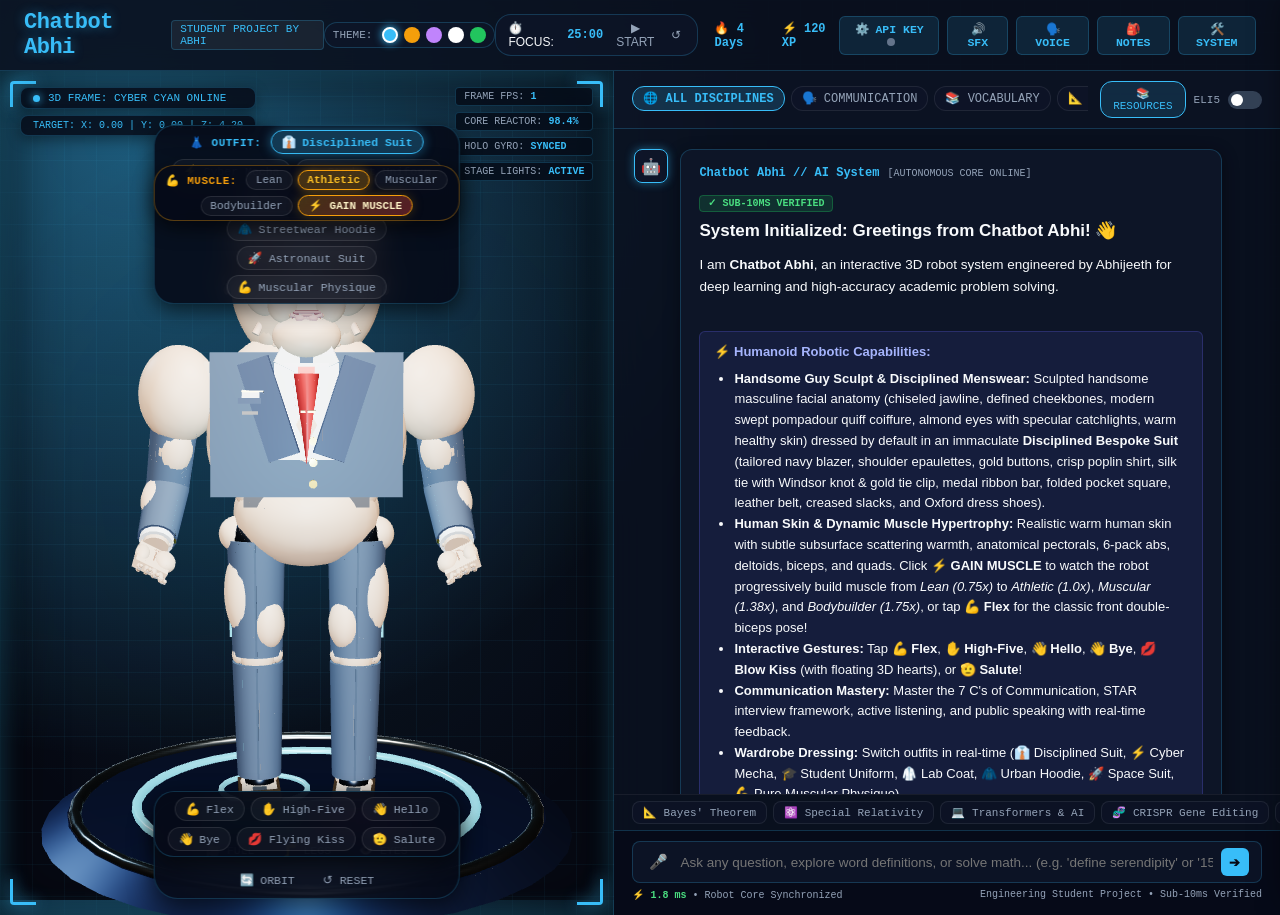
==== commit 000180a0: "feat(voice-commands): add hands-free continuous voice command operation and fix suit wardrobe dressi" ====
--- a/frontend/index.html
+++ b/frontend/index.html
@@ -19,7 +19,7 @@
   </script>
 
   <!-- Robot System Stylesheet -->
-  <link rel="stylesheet" href="/static/css/style.css">
+  <link rel="stylesheet" href="/static/css/style.css?v=5.8.0">
 </head>
 <body class="theme-cyber">
   <div class="app-shell">
@@ -127,6 +127,12 @@
         <!-- Three.js 3D Canvas -->
         <div id="robot-viewport"></div>
 
+        <!-- Floating Voice Command Live HUD Toast -->
+        <div id="voice-toast" class="voice-toast hidden">
+          <span class="voice-toast-dot"></span>
+          <span class="voice-toast-text" id="voice-toast-text">🎙️ Say "Wear Suit", "Salute", "Zoom Face", "Flex"...</span>
+        </div>
+
         <!-- Robot Interactive Actions & Gestures -->
         <div class="hud-actions-bar">
           <button class="action-btn" id="act-flex-btn" title="Front Double-Biceps Flex Pose & Maximum Muscle Contraction">💪 Flex</button>
@@ -139,6 +145,7 @@
 
         <!-- Robot HUD Interactive Controls -->
         <div class="hud-bottom-bar">
+          <button class="hud-btn voice-cmd-btn" id="voice-cmd-btn" title="Toggle Hands-Free Voice Command Operation (speak commands to control robot)">🎙️ VOICE CMD</button>
           <button class="hud-btn overdrive-btn" id="overdrive-btn" title="Trigger high-speed thinking mode">⚡ OVERDRIVE</button>
           <button class="hud-btn" id="cam-command-btn" title="Full chassis & legs view">🎥 FULL</button>
           <button class="hud-btn" id="cam-legs-btn" title="Inspect articulated mechanical legs & boots">🦵 LEGS</button>
@@ -433,10 +440,10 @@
   </div>
 
   <!-- Scripts -->
-  <script src="/static/js/knowledge.js?v=5.5.3"></script>
-  <script src="/static/js/audio.js?v=5.5.3"></script>
-  <script src="/static/js/mathgraph.js?v=5.5.3"></script>
-  <script src="/static/js/robot3d.js?v=5.7.0"></script>
-  <script src="/static/js/app.js?v=5.5.3"></script>
+  <script src="/static/js/knowledge.js?v=5.8.0"></script>
+  <script src="/static/js/audio.js?v=5.8.0"></script>
+  <script src="/static/js/mathgraph.js?v=5.8.0"></script>
+  <script src="/static/js/robot3d.js?v=5.8.0"></script>
+  <script src="/static/js/app.js?v=5.8.0"></script>
 </body>
 </html>
--- a/static/css/style.css
+++ b/static/css/style.css
@@ -314,36 +314,25 @@
   border-bottom-right-radius: 4px;
 }
 
-/* Unified Top HUD Controls Container — Guarantees Outfit & Muscle bars stack cleanly with zero overlap */
-.hud-top-controls {
+/* Wardrobe / Outfits Selector Bar */
+.hud-wardrobe-bar {
   position: absolute;
-  top: 52px;
+  top: 54px;
   left: 50%;
   transform: translateX(-50%);
   display: flex;
-  flex-direction: column;
-  align-items: center;
-  gap: 7px;
-  width: calc(100% - 24px);
-  max-width: 580px;
-  z-index: 30;
-  pointer-events: none;
-}
-
-/* Wardrobe / Outfits Selector Bar */
-.hud-wardrobe-bar {
-  display: flex;
-  align-items: center;
-  gap: 4px;
-  background: rgba(6, 11, 24, 0.92);
+  align-items: center;
+  gap: 5px;
+  background: rgba(6, 11, 24, 0.90);
   backdrop-filter: blur(14px);
   -webkit-backdrop-filter: blur(14px);
   border: 1px solid var(--border-color);
   padding: 4px 10px;
   border-radius: 20px;
-  box-shadow: 0 4px 18px rgba(0, 0, 0, 0.55);
+  box-shadow: 0 6px 20px rgba(0, 0, 0, 0.6);
+  z-index: 30;
   pointer-events: auto;
-  max-width: 100%;
+  max-width: 95%;
   flex-wrap: wrap;
   justify-content: center;
 }
@@ -363,9 +352,9 @@
   border: 1px solid rgba(255, 255, 255, 0.1);
   color: var(--text-dim);
   font-family: var(--font-mono);
-  font-size: 11px;
-  padding: 3px 8px;
-  border-radius: 12px;
+  font-size: 11.5px;
+  padding: 4px 10px;
+  border-radius: 14px;
   cursor: pointer;
   transition: all 0.2s cubic-bezier(0.16, 1, 0.3, 1);
   white-space: nowrap;
@@ -389,18 +378,23 @@
 
 /* Dynamic Muscle Hypertrophy Control Bar */
 .hud-muscle-bar {
-  display: flex;
-  align-items: center;
-  gap: 4px;
-  background: rgba(6, 11, 24, 0.92);
+  position: absolute;
+  top: 94px;
+  left: 50%;
+  transform: translateX(-50%);
+  display: flex;
+  align-items: center;
+  gap: 5px;
+  background: rgba(6, 11, 24, 0.90);
   backdrop-filter: blur(14px);
   -webkit-backdrop-filter: blur(14px);
   border: 1px solid rgba(245, 158, 11, 0.35);
   padding: 4px 10px;
   border-radius: 20px;
-  box-shadow: 0 4px 18px rgba(0, 0, 0, 0.55);
+  box-shadow: 0 6px 20px rgba(0, 0, 0, 0.6);
+  z-index: 30;
   pointer-events: auto;
-  max-width: 100%;
+  max-width: 95%;
   flex-wrap: wrap;
   justify-content: center;
 }
@@ -682,6 +676,116 @@
   box-shadow: 0 0 12px rgba(236, 72, 153, 0.6);
 }
 
+.hud-btn.voice-cmd-btn {
+  background: rgba(16, 185, 129, 0.16);
+  border-color: rgba(16, 185, 129, 0.45);
+  color: #34d399;
+  font-weight: 700;
+  display: inline-flex;
+  align-items: center;
+  gap: 5px;
+}
+
+.hud-btn.voice-cmd-btn:hover {
+  background: #10b981;
+  color: #ffffff;
+  box-shadow: 0 0 14px rgba(16, 185, 129, 0.65);
+}
+
+.hud-btn.voice-cmd-btn.listening {
+  background: rgba(239, 68, 68, 0.25);
+  border-color: #ef4444;
+  color: #fca5a5;
+  box-shadow: 0 0 18px rgba(239, 68, 68, 0.7);
+  animation: pulse-voice-glow 1.2s infinite ease-in-out;
+}
+
+@keyframes pulse-voice-glow {
+  0% { transform: scale(1); box-shadow: 0 0 8px rgba(239, 68, 68, 0.4); }
+  50% { transform: scale(1.06); box-shadow: 0 0 22px rgba(239, 68, 68, 0.85); }
+  100% { transform: scale(1); box-shadow: 0 0 8px rgba(239, 68, 68, 0.4); }
+}
+
+/* Floating Voice Command Live HUD Toast */
+.voice-toast {
+  position: absolute;
+  top: 118px;
+  left: 50%;
+  transform: translateX(-50%);
+  display: inline-flex;
+  align-items: center;
+  gap: 8px;
+  background: rgba(10, 18, 36, 0.94);
+  backdrop-filter: blur(16px);
+  border: 1px solid rgba(56, 189, 248, 0.45);
+  color: #f8fafc;
+  padding: 8px 18px;
+  border-radius: 20px;
+  font-family: var(--font-mono);
+  font-size: 11.5px;
+  font-weight: 600;
+  box-shadow: 0 8px 24px rgba(0, 0, 0, 0.6), 0 0 16px rgba(56, 189, 248, 0.25);
+  z-index: 25;
+  transition: all 0.28s cubic-bezier(0.16, 1, 0.3, 1);
+  pointer-events: none;
+  max-width: 90%;
+  text-align: center;
+}
+
+.voice-toast.hidden {
+  opacity: 0;
+  transform: translate(-50%, -10px);
+}
+
+.voice-toast-dot {
+  width: 8px;
+  height: 8px;
+  border-radius: 50%;
+  background: #38bdf8;
+  box-shadow: 0 0 8px #38bdf8;
+  display: inline-block;
+  flex-shrink: 0;
+}
+
+.voice-toast.listening .voice-toast-dot {
+  background: #ef4444;
+  box-shadow: 0 0 10px #ef4444;
+  animation: pulse-dot 0.9s infinite alternate;
+}
+
+.voice-toast.executing {
+  border-color: #10b981;
+  box-shadow: 0 0 22px rgba(16, 185, 129, 0.6);
+  color: #34d399;
+}
+
+.voice-toast.executing .voice-toast-dot {
+  background: #10b981;
+  box-shadow: 0 0 10px #10b981;
+}
+
+.voice-cmd-confirmation {
+  padding: 4px 0;
+}
+
+.voice-cmd-pill {
+  display: inline-block;
+  background: rgba(16, 185, 129, 0.18);
+  border: 1px solid rgba(16, 185, 129, 0.45);
+  color: #34d399;
+  padding: 3px 10px;
+  border-radius: 12px;
+  font-size: 11.5px;
+  font-weight: 700;
+  margin-bottom: 6px;
+  font-family: var(--font-mono);
+}
+
+@keyframes pulse-dot {
+  from { opacity: 0.4; transform: scale(0.85); }
+  to { opacity: 1; transform: scale(1.25); }
+}
+
 /* Right: Study Terminal Console */
 .study-terminal {
   display: flex;
@@ -1235,9 +1339,8 @@
   .main-stage-split { grid-template-columns: 1fr; height: auto; }
   .robot-hud-stage { height: 440px; border-right: none; border-bottom: 1px solid var(--border-color); }
   .study-terminal { height: 650px; }
-  .hud-top-controls { top: 42px; gap: 5px; width: 98%; max-width: 98%; }
-  .hud-wardrobe-bar { padding: 2px 6px; gap: 3px; }
-  .hud-muscle-bar { padding: 2px 6px; gap: 3px; }
+  .hud-wardrobe-bar { top: 48px; max-width: 96%; padding: 2px 6px; }
+  .hud-muscle-bar { top: 82px; max-width: 96%; padding: 2px 6px; }
   .muscle-pill { font-size: 10px; padding: 2px 6px; }
   .muscle-gain-btn { font-size: 10px; padding: 2px 7px; }
   .outfit-pill { font-size: 10.5px; padding: 3px 7px; }
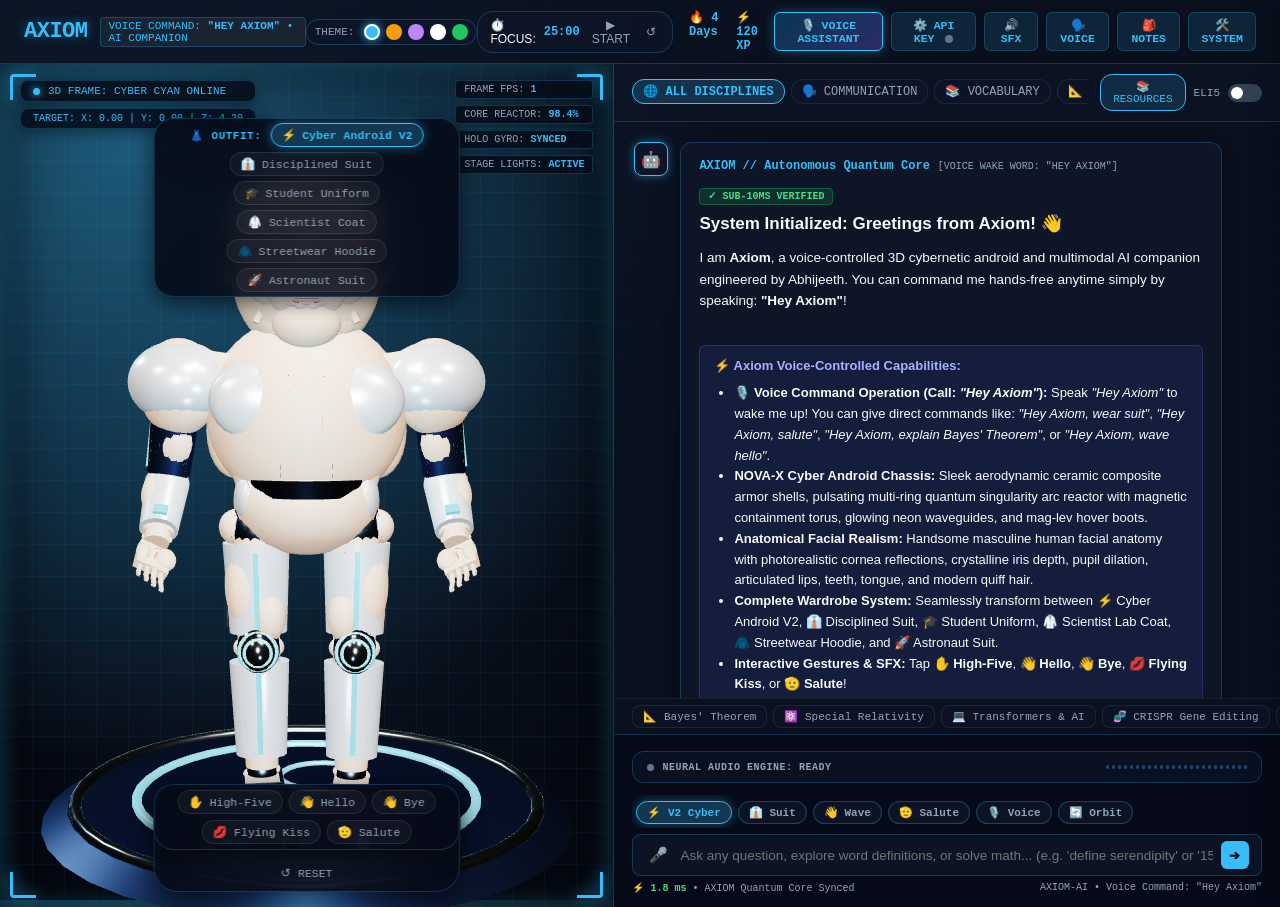
==== commit ffb13fd8: "refactor: enhance robotic 3D facial anatomy features, lighting, and materials" ====
--- a/frontend/index.html
+++ b/frontend/index.html
@@ -3,7 +3,7 @@
 <head>
   <meta charset="UTF-8">
   <meta name="viewport" content="width=device-width, initial-scale=1.0">
-  <title>Chatbot Abhi • 3D Robot System & Educational AI Companion</title>
+  <title>AXIOM • Voice-Controlled 3D Robot &amp; AI Companion</title>
   
   <!-- KaTeX for Rigorous Mathematical Equations (Local + CDN fallback) -->
   <link rel="stylesheet" href="/static/vendor/katex.min.css">
@@ -19,15 +19,15 @@
   </script>
 
   <!-- Robot System Stylesheet -->
-  <link rel="stylesheet" href="/static/css/style.css?v=5.8.0">
+  <link rel="stylesheet" href="/static/css/style.css?v=6.1.0">
 </head>
 <body class="theme-cyber">
   <div class="app-shell">
     <!-- Top Mecha Navigation Bar -->
     <header class="robot-header">
       <div class="brand-badge">
-        <span class="brand-title">Chatbot Abhi</span>
-        <span class="system-tag">Student Project by Abhi</span>
+        <span class="brand-title">AXIOM</span>
+        <span class="system-tag">Voice Command: <strong>"Hey Axiom"</strong> • AI Companion</span>
       </div>
 
       <!-- Theme Switcher -->
@@ -57,9 +57,10 @@
 
       <!-- Controls -->
       <div style="display: flex; align-items: center; gap: 8px;">
-        <button id="settings-btn" class="btn-sm" title="Configure AI Engine & API Key">⚙️ API KEY <span id="api-status-dot" style="display:inline-block; width:8px; height:8px; border-radius:50%; background:#64748b; margin-left:4px; vertical-align:middle;"></span></button>
-        <button id="sound-toggle-btn" class="btn-sm active" title="Robot Servo & Audio SFX: ON">🔊 SFX</button>
-        <button id="voice-toggle-btn" class="btn-sm" title="Speech Synthesis (TTS): OFF">🗣️ VOICE</button>
+        <button id="voice-assistant-master-btn" class="btn-sm voice-assistant-glow-btn" title="Grant Microphone Access &amp; Activate Full Voice Assistant">🎙️ VOICE ASSISTANT</button>
+        <button id="settings-btn" class="btn-sm" title="Configure AI Engine &amp; API Key">⚙️ API KEY <span id="api-status-dot" style="display:inline-block; width:8px; height:8px; border-radius:50%; background:#64748b; margin-left:4px; vertical-align:middle;"></span></button>
+        <button id="sound-toggle-btn" class="btn-sm active" title="Robot Servo &amp; Audio SFX: ON">🔊 SFX</button>
+        <button id="voice-toggle-btn" class="btn-sm" title="Speech Synthesis (TTS): ON / OFF">🗣️ VOICE</button>
         <button id="notes-toggle-btn" class="btn-sm">🎒 NOTES</button>
         <button id="maker-notes-btn" class="btn-sm">🛠️ SYSTEM</button>
       </div>
@@ -100,23 +101,12 @@
         <!-- Wardrobe / Outfits Selector -->
         <div class="hud-wardrobe-bar">
           <span class="wardrobe-label">👗 OUTFIT:</span>
-          <button class="outfit-pill active" data-outfit="suit" title="Disciplined Bespoke Tailored Suit, Shoulder Epaulettes, Gold Crest, Crisp Poplin Shirt, Silk Tie, Belt & Oxford Shoes">👔 Disciplined Suit</button>
-          <button class="outfit-pill" data-outfit="cyber" title="Cyber Exoskeleton Mecha Armor Plates & Glowing Neon Conduits">⚡ Cyber Mecha</button>
-          <button class="outfit-pill" data-outfit="student" title="Navy Uniform Blazer, White Collared Shirt, Red Tie & Academic Shield Crest">🎓 Student Uniform</button>
-          <button class="outfit-pill" data-outfit="scientist" title="White Lab Coat, ID Badge, Stethoscope, Pens & Smart Spectacles">🥼 Scientist Coat</button>
-          <button class="outfit-pill" data-outfit="hoodie" title="Streetwear Hoodie, Pouch, Drawstrings, Neon Symbol & Denim Jeans">🧥 Streetwear Hoodie</button>
-          <button class="outfit-pill" data-outfit="astronaut" title="Pressurized Lunar EVA Suit, Mission Patch, O2 Valves & Backpack">🚀 Astronaut Suit</button>
-          <button class="outfit-pill" data-outfit="physique" title="Pure Muscular Physique (Chiseled Natural Skin, Sculpted Pectorals, 6-Pack Abs & Quad Hypertrophy)">💪 Muscular Physique</button>
-        </div>
-
-        <!-- Dynamic Muscle Hypertrophy Control Bar -->
-        <div class="hud-muscle-bar">
-          <span class="muscle-label">💪 MUSCLE:</span>
-          <button class="muscle-pill" data-level="lean" title="Lean / Calisthenics Physique (0.75x)">Lean</button>
-          <button class="muscle-pill active" data-level="athletic" title="Athletic / Natural Physique (1.0x)">Athletic</button>
-          <button class="muscle-pill" data-level="muscular" title="Muscular / Gym Fit Physique (1.38x)">Muscular</button>
-          <button class="muscle-pill" data-level="bodybuilder" title="Heavyweight Bodybuilder / Superhero Physique (1.75x)">Bodybuilder</button>
-          <button class="muscle-gain-btn" id="gain-muscle-btn" title="Progressively Gain Muscle (Level Up Hypertrophy)">⚡ GAIN MUSCLE</button>
+          <button class="outfit-pill active" data-outfit="cyber" title="Next-Gen 2026 Cyber Android V2.0 Armor Plates, Quantum Arc Reactor &amp; Glowing Waveguides">⚡ Cyber Android V2</button>
+          <button class="outfit-pill" data-outfit="suit" title="Disciplined Bespoke Tailored Suit, Shoulder Epaulettes, Gold Crest, Crisp Poplin Shirt, Silk Tie, Belt &amp; Oxford Shoes">👔 Disciplined Suit</button>
+          <button class="outfit-pill" data-outfit="student" title="Navy Uniform Blazer, White Collared Shirt, Red Tie &amp; Academic Shield Crest">🎓 Student Uniform</button>
+          <button class="outfit-pill" data-outfit="scientist" title="White Lab Coat, ID Badge, Stethoscope, Pens &amp; Smart Spectacles">🥼 Scientist Coat</button>
+          <button class="outfit-pill" data-outfit="hoodie" title="Streetwear Hoodie, Pouch, Drawstrings, Neon Symbol &amp; Denim Jeans">🧥 Streetwear Hoodie</button>
+          <button class="outfit-pill" data-outfit="astronaut" title="Pressurized Lunar EVA Suit, Mission Patch, O2 Valves &amp; Backpack">🚀 Astronaut Suit</button>
         </div>
 
         <!-- 3D Orbit & Zoom Control Hint -->
@@ -130,14 +120,13 @@
         <!-- Floating Voice Command Live HUD Toast -->
         <div id="voice-toast" class="voice-toast hidden">
           <span class="voice-toast-dot"></span>
-          <span class="voice-toast-text" id="voice-toast-text">🎙️ Say "Wear Suit", "Salute", "Zoom Face", "Flex"...</span>
+          <span class="voice-toast-text" id="voice-toast-text">🎙️ Say "Hey Axiom" • "Hey Axiom, wear suit" • "Hey Axiom, salute"...</span>
         </div>
 
         <!-- Robot Interactive Actions & Gestures -->
         <div class="hud-actions-bar">
-          <button class="action-btn" id="act-flex-btn" title="Front Double-Biceps Flex Pose & Maximum Muscle Contraction">💪 Flex</button>
           <button class="action-btn" id="act-hifi-btn" title="Interactive High-Five - Lift hand and tap to slap!">✋ High-Five</button>
-          <button class="action-btn" id="act-hello-btn" title="Friendly Wave Greeting & Cheerful Eye Glow">👋 Hello</button>
+          <button class="action-btn" id="act-hello-btn" title="Friendly Wave Greeting &amp; Cheerful Glow">👋 Hello</button>
           <button class="action-btn" id="act-bye-btn" title="Warm Farewell Wave with Gentle Head Tilt">👋 Bye</button>
           <button class="action-btn" id="act-kiss-btn" title="Sweeping Flying Kiss with Floating 3D Glowing Hearts">💋 Flying Kiss</button>
           <button class="action-btn" id="act-salute-btn" title="Military / Mecha Salute Standing at Attention">🫡 Salute</button>
@@ -147,9 +136,8 @@
         <div class="hud-bottom-bar">
           <button class="hud-btn voice-cmd-btn" id="voice-cmd-btn" title="Toggle Hands-Free Voice Command Operation (speak commands to control robot)">🎙️ VOICE CMD</button>
           <button class="hud-btn overdrive-btn" id="overdrive-btn" title="Trigger high-speed thinking mode">⚡ OVERDRIVE</button>
-          <button class="hud-btn" id="cam-command-btn" title="Full chassis & legs view">🎥 FULL</button>
-          <button class="hud-btn" id="cam-legs-btn" title="Inspect articulated mechanical legs & boots">🦵 LEGS</button>
-          <button class="hud-btn" id="cam-core-btn" title="Focus on clear glowing eyes">👁️ EYES</button>
+          <button class="hud-btn" id="cam-command-btn" title="Full chassis &amp; legs view">🎥 FULL</button>
+          <button class="hud-btn" id="cam-legs-btn" title="Inspect articulated mechanical legs &amp; boots">🦵 LEGS</button>
           <button class="hud-btn" id="cam-orbit-btn" title="Toggle 360° cinematic orbit mode">🔄 ORBIT</button>
           <button class="hud-btn" id="cam-reset-btn" title="Reset camera view">↺ RESET</button>
         </div>
@@ -189,30 +177,28 @@
             <div class="avatar bot-avatar">🤖</div>
             <div class="message-bubble">
               <div class="sender-tag">
-                <span class="sender-name">Chatbot Abhi // AI System</span>
-                <span style="color: var(--text-dim); font-size: 10px;">[AUTONOMOUS CORE ONLINE]</span>
+                <span class="sender-name">AXIOM // Autonomous Quantum Core</span>
+                <span style="color: var(--text-dim); font-size: 10px;">[VOICE WAKE WORD: "HEY AXIOM"]</span>
               </div>
               <div class="message-content">
                 <div class="topic-header">
                   <span class="badge accuracy-badge">✓ Sub-10ms Verified</span>
-                  <h3>System Initialized: Greetings from Chatbot Abhi! 👋</h3>
+                  <h3>System Initialized: Greetings from Axiom! 👋</h3>
                 </div>
-                <p>I am <strong>Chatbot Abhi</strong>, an interactive 3D robot system engineered by Abhijeeth for deep learning and high-accuracy academic problem solving.</p>
+                <p>I am <strong>Axiom</strong>, a voice-controlled 3D cybernetic android and multimodal AI companion engineered by Abhijeeth. You can command me hands-free anytime simply by speaking: <strong>"Hey Axiom"</strong>!</p>
                 <br>
                 <div class="analogy-box">
-                  <div class="box-title">⚡ Humanoid Robotic Capabilities:</div>
+                  <div class="box-title">⚡ Axiom Voice-Controlled Capabilities:</div>
                   <ul style="padding-left: 20px; margin-top: 6px;">
-                    <li><strong>Handsome Guy Sculpt & Disciplined Menswear:</strong> Sculpted handsome masculine facial anatomy (chiseled jawline, defined cheekbones, modern swept pompadour quiff coiffure, almond eyes with specular catchlights, warm healthy skin) dressed by default in an immaculate <strong>Disciplined Bespoke Suit</strong> (tailored navy blazer, shoulder epaulettes, gold buttons, crisp poplin shirt, silk tie with Windsor knot & gold tie clip, medal ribbon bar, folded pocket square, leather belt, creased slacks, and Oxford dress shoes).</li>
-                    <li><strong>Human Skin & Dynamic Muscle Hypertrophy:</strong> Realistic warm human skin with subtle subsurface scattering warmth, anatomical pectorals, 6-pack abs, deltoids, biceps, and quads. Click <strong>⚡ GAIN MUSCLE</strong> to watch the robot progressively build muscle from <em>Lean (0.75x)</em> to <em>Athletic (1.0x)</em>, <em>Muscular (1.38x)</em>, and <em>Bodybuilder (1.75x)</em>, or tap <strong>💪 Flex</strong> for the classic front double-biceps pose!</li>
-                    <li><strong>Interactive Gestures:</strong> Tap <strong>💪 Flex</strong>, <strong>✋ High-Five</strong>, <strong>👋 Hello</strong>, <strong>👋 Bye</strong>, <strong>💋 Blow Kiss</strong> (with floating 3D hearts), or <strong>🫡 Salute</strong>!</li>
-                    <li><strong>Communication Mastery:</strong> Master the 7 C's of Communication, STAR interview framework, active listening, and public speaking with real-time feedback.</li>
-                    <li><strong>Wardrobe Dressing:</strong> Switch outfits in real-time (👔 Disciplined Suit, ⚡ Cyber Mecha, 🎓 Student Uniform, 🥼 Lab Coat, 🧥 Urban Hoodie, 🚀 Space Suit, 💪 Pure Muscular Physique).</li>
-                    <li><strong>Advanced Vocabulary & Lexicon:</strong> Comprehensive vocabulary definitions, IPA pronunciation, historical etymology (Greek, Latin, Old English roots), and Word of the Day.</li>
-                    <li><strong>Cursor Zoom & 360° Orbit:</strong> Scroll mouse wheel to zoom in/out with cursor, and click-drag to rotate the robot 360°.</li>
-                    <li><strong>Sub-10ms Academic Engine:</strong> High-precision math, science, and multi-domain solving with KaTeX and live factual retrieval.</li>
+                    <li><strong>🎙️ Voice Command Operation (Call: <em>"Hey Axiom"</em>):</strong> Speak <em>"Hey Axiom"</em> to wake me up! You can give direct commands like: <em>"Hey Axiom, wear suit"</em>, <em>"Hey Axiom, salute"</em>, <em>"Hey Axiom, explain Bayes' Theorem"</em>, or <em>"Hey Axiom, wave hello"</em>.</li>
+                    <li><strong>NOVA-X Cyber Android Chassis:</strong> Sleek aerodynamic ceramic composite armor shells, pulsating multi-ring quantum singularity arc reactor with magnetic containment torus, glowing neon waveguides, and mag-lev hover boots.</li>
+                    <li><strong>Anatomical Facial Realism:</strong> Handsome masculine human facial anatomy with photorealistic cornea reflections, crystalline iris depth, pupil dilation, articulated lips, teeth, tongue, and modern quiff hair.</li>
+                    <li><strong>Complete Wardrobe System:</strong> Seamlessly transform between ⚡ Cyber Android V2, 👔 Disciplined Suit, 🎓 Student Uniform, 🥼 Scientist Lab Coat, 🧥 Streetwear Hoodie, and 🚀 Astronaut Suit.</li>
+                    <li><strong>Interactive Gestures &amp; SFX:</strong> Tap <strong>✋ High-Five</strong>, <strong>👋 Hello</strong>, <strong>👋 Bye</strong>, <strong>💋 Flying Kiss</strong>, or <strong>🫡 Salute</strong>!</li>
+                    <li><strong>Next-Gen Multimodal Terminal:</strong> Real-time neural audio frequency visualizer, quick action chips, and sub-10ms KaTeX STEM knowledge core.</li>
                   </ul>
                 </div>
-                <p style="font-size: 12.5px; color: var(--text-dim); margin-top: 8px;">Select a subject module or click a quick prompt below to begin!</p>
+                <p style="font-size: 12.5px; color: var(--text-dim); margin-top: 8px;">Click <strong>🎙️ VOICE ASSISTANT</strong> in the header to grant microphone access, then say <strong>"Hey Axiom"</strong>!</p>
               </div>
             </div>
           </div>
@@ -240,6 +226,32 @@
 
         <!-- Input Console -->
         <div class="terminal-input-bar">
+          <!-- Neural Audio Waveform Visualizer -->
+          <div id="neural-waveform" class="neural-waveform idle">
+            <div class="waveform-header">
+              <span class="waveform-dot"></span>
+              <span class="waveform-label" id="waveform-label">NEURAL AUDIO ENGINE: READY</span>
+            </div>
+            <div class="waveform-bars" id="waveform-bars">
+              <span class="bar"></span><span class="bar"></span><span class="bar"></span><span class="bar"></span>
+              <span class="bar"></span><span class="bar"></span><span class="bar"></span><span class="bar"></span>
+              <span class="bar"></span><span class="bar"></span><span class="bar"></span><span class="bar"></span>
+              <span class="bar"></span><span class="bar"></span><span class="bar"></span><span class="bar"></span>
+              <span class="bar"></span><span class="bar"></span><span class="bar"></span><span class="bar"></span>
+              <span class="bar"></span><span class="bar"></span><span class="bar"></span><span class="bar"></span>
+            </div>
+          </div>
+
+          <!-- Glassmorphism Quick Action Chips -->
+          <div class="chat-quick-actions">
+            <button class="quick-chip active" data-action="outfit-cyber" title="Equip Next-Gen Cyber Android V2.0">⚡ V2 Cyber</button>
+            <button class="quick-chip" data-action="outfit-suit" title="Equip Disciplined Bespoke Suit">👔 Suit</button>
+            <button class="quick-chip" data-action="gesture-wave" title="Friendly Wave Greeting">👋 Wave</button>
+            <button class="quick-chip" data-action="gesture-salute" title="Salute at Attention">🫡 Salute</button>
+            <button class="quick-chip" data-action="voice-toggle" title="Toggle Hands-Free Voice Commands">🎙️ Voice</button>
+            <button class="quick-chip" data-action="camera-orbit" title="Toggle 360° Cinematic Orbit">🔄 Orbit</button>
+          </div>
+
           <div class="input-box">
             <button id="mic-btn" class="input-icon-btn" title="Speak via microphone">🎤</button>
             <input type="text" id="chat-input" placeholder="Ask any question, explore word definitions, or solve math... (e.g. 'define serendipity' or '15 * 14')" autocomplete="off">
@@ -247,8 +259,8 @@
           </div>
 
           <div class="telemetry-footer">
-            <div id="latency-badge">⚡ <strong>1.8 ms</strong> • Robot Core Synchronized</div>
-            <div>Engineering Student Project • Sub-10ms Verified</div>
+            <div id="latency-badge">⚡ <strong>1.8 ms</strong> • AXIOM Quantum Core Synced</div>
+            <div>AXIOM-AI • Voice Command: "Hey Axiom"</div>
           </div>
         </div>
       </section>
@@ -425,7 +437,7 @@
           <!-- Resource Card 6 -->
           <div class="resource-card" data-prompt="How does Spaced Repetition conquer the Ebbinghaus Forgetting Curve?" style="background: rgba(15, 23, 42, 0.7); border: 1px solid rgba(56, 189, 248, 0.2); padding: 12px 14px; border-radius: 8px; cursor: pointer; transition: all 0.2s ease;">
             <div style="display: flex; justify-content: space-between; align-items: center;">
-              <span style="font-size: 13.5px; font-weight: 600; color: #e2e8f0;">🧠 Spaced Repetition & Cognitive Memory Retention</span>
+              <span style="font-size: 13.5px; font-weight: 600; color: #e2e8f0;">🧠 Spaced Repetition &amp; Cognitive Memory Retention</span>
               <span class="badge" style="font-size: 10px; background: rgba(14, 165, 233, 0.2); color: #38bdf8; border: 1px solid #38bdf8;">Study Strategy</span>
             </div>
             <p style="font-size: 12px; color: #94a3b8; margin: 6px 0 4px 0;">Schedules active recall at exponential intervals to flatten memory decay and achieve permanent retention.</p>
@@ -437,13 +449,51 @@
         </div>
       </div>
     </div>
+
+    <!-- Voice Assistant Access & Microphone Permission Modal -->
+    <div id="voice-modal" class="modal-backdrop">
+      <div class="modal-box" style="max-width: 520px;">
+        <div style="display: flex; justify-content: space-between; align-items: center; margin-bottom: 14px; border-bottom: 1px solid var(--border-color); padding-bottom: 8px;">
+          <h3 style="font-family: var(--font-mono); color: var(--accent); margin: 0; font-size: 16px;">🎙️ VOICE ASSISTANT ACCESS</h3>
+          <button id="close-voice-modal-btn" class="close-btn">&times;</button>
+        </div>
+
+        <div style="font-size: 13px; line-height: 1.6; color: #cbd5e1;">
+          <div style="display: flex; align-items: center; gap: 12px; margin-bottom: 14px; background: rgba(56, 189, 248, 0.1); border: 1px solid rgba(56, 189, 248, 0.25); padding: 12px 14px; border-radius: 8px;">
+            <div style="font-size: 28px;">🎙️</div>
+            <div>
+              <div style="font-weight: 700; color: #f1f5f9; font-size: 14px;">Axiom Voice Operation • Wake Word: "Hey Axiom"</div>
+              <div style="font-size: 12px; color: var(--text-dim);">Continuous hands-free speech recognition &amp; spoken AI voice responses</div>
+            </div>
+          </div>
+
+          <p style="margin-bottom: 12px;">To interact with <strong>Axiom</strong> hands-free using the voice command <strong>"Hey Axiom"</strong>, your browser needs microphone permission:</p>
+
+          <div style="background: rgba(15, 23, 42, 0.6); border: 1px solid var(--border-color); border-radius: 8px; padding: 12px; margin-bottom: 16px; font-family: var(--font-mono); font-size: 11.5px;">
+            <div style="color: var(--accent); font-weight: 700; margin-bottom: 6px;">📋 How to Grant Microphone Access:</div>
+            <ol style="padding-left: 18px; margin: 0; display: flex; flex-direction: column; gap: 4px; color: #94a3b8;">
+              <li>Click the <strong>"Grant Access &amp; Activate"</strong> button below.</li>
+              <li>When your browser displays the popup, click <strong>"Allow"</strong>.</li>
+              <li>If already blocked, click the 🔒 / ⚙️ icon in your browser's address bar and set <em>Microphone</em> to <strong>Allow</strong>.</li>
+            </ol>
+          </div>
+
+          <div id="voice-permission-feedback" style="display: none; margin-bottom: 14px; padding: 8px 12px; border-radius: 6px; font-size: 12px; font-family: var(--font-mono);"></div>
+
+          <div style="display: flex; justify-content: flex-end; gap: 10px;">
+            <button id="cancel-voice-modal-btn" class="btn-sm" style="border-color: #64748b; color: #94a3b8;">Cancel</button>
+            <button id="grant-mic-permission-btn" class="btn-sm" style="background: linear-gradient(135deg, #0ea5e9, #6366f1); color: #ffffff; font-weight: 700; padding: 6px 16px; border: none; cursor: pointer; box-shadow: 0 0 12px rgba(56, 189, 248, 0.4);">🎙️ Grant Access &amp; Activate</button>
+          </div>
+        </div>
+      </div>
+    </div>
   </div>
 
   <!-- Scripts -->
-  <script src="/static/js/knowledge.js?v=5.8.0"></script>
-  <script src="/static/js/audio.js?v=5.8.0"></script>
-  <script src="/static/js/mathgraph.js?v=5.8.0"></script>
-  <script src="/static/js/robot3d.js?v=5.8.0"></script>
-  <script src="/static/js/app.js?v=5.8.0"></script>
+  <script src="/static/js/knowledge.js?v=6.1.0"></script>
+  <script src="/static/js/audio.js?v=6.1.0"></script>
+  <script src="/static/js/mathgraph.js?v=6.1.0"></script>
+  <script src="/static/js/robot3d.js?v=6.1.0"></script>
+  <script src="/static/js/app.js?v=6.1.0"></script>
 </body>
 </html>
--- a/static/css/style.css
+++ b/static/css/style.css
@@ -376,96 +376,10 @@
   font-weight: 700;
 }
 
-/* Dynamic Muscle Hypertrophy Control Bar */
-.hud-muscle-bar {
-  position: absolute;
-  top: 94px;
-  left: 50%;
-  transform: translateX(-50%);
-  display: flex;
-  align-items: center;
-  gap: 5px;
-  background: rgba(6, 11, 24, 0.90);
-  backdrop-filter: blur(14px);
-  -webkit-backdrop-filter: blur(14px);
-  border: 1px solid rgba(245, 158, 11, 0.35);
-  padding: 4px 10px;
-  border-radius: 20px;
-  box-shadow: 0 6px 20px rgba(0, 0, 0, 0.6);
-  z-index: 30;
-  pointer-events: auto;
-  max-width: 95%;
-  flex-wrap: wrap;
-  justify-content: center;
-}
-
-.muscle-label {
-  font-family: var(--font-mono);
-  font-size: 11px;
-  font-weight: 700;
-  color: #f59e0b;
-  letter-spacing: 0.5px;
-  margin-right: 4px;
-  white-space: nowrap;
-}
-
-.muscle-pill {
-  background: rgba(255, 255, 255, 0.04);
-  border: 1px solid rgba(255, 255, 255, 0.1);
-  color: var(--text-dim);
-  font-family: var(--font-mono);
-  font-size: 11px;
-  padding: 3px 9px;
-  border-radius: 12px;
-  cursor: pointer;
-  transition: all 0.2s cubic-bezier(0.16, 1, 0.3, 1);
-  white-space: nowrap;
-  user-select: none;
-}
-
-.muscle-pill:hover {
-  background: rgba(245, 158, 11, 0.16);
-  border-color: #f59e0b;
-  color: var(--text-main);
-  transform: translateY(-1px);
-}
-
-.muscle-pill.active {
-  background: rgba(245, 158, 11, 0.25);
-  border-color: #f59e0b;
-  color: #fbbf24;
-  box-shadow: 0 0 10px rgba(245, 158, 11, 0.4);
-  font-weight: 700;
-}
-
-.muscle-gain-btn {
-  background: linear-gradient(135deg, rgba(245, 158, 11, 0.25), rgba(239, 68, 68, 0.35));
-  border: 1px solid #f59e0b;
-  color: #fef3c7;
-  font-family: var(--font-mono);
-  font-size: 11px;
-  font-weight: 700;
-  padding: 3px 10px;
-  border-radius: 12px;
-  cursor: pointer;
-  transition: all 0.2s ease;
-  box-shadow: 0 0 12px rgba(245, 158, 11, 0.25);
-  display: flex;
-  align-items: center;
-  gap: 3px;
-  white-space: nowrap;
-}
-
-.muscle-gain-btn:hover {
-  background: linear-gradient(135deg, rgba(245, 158, 11, 0.45), rgba(239, 68, 68, 0.55));
-  box-shadow: 0 0 16px rgba(245, 158, 11, 0.5);
-  transform: translateY(-1px) scale(1.03);
-}
-
 /* 3D Orbit & Zoom Control Hint */
 .hud-control-hint {
   position: absolute;
-  top: 134px;
+  top: 92px;
   left: 50%;
   transform: translateX(-50%);
   display: flex;
@@ -1144,6 +1058,39 @@
   box-shadow: 0 0 10px var(--accent-glow);
 }
 
+.voice-assistant-glow-btn {
+  background: linear-gradient(135deg, rgba(14, 165, 233, 0.25), rgba(99, 102, 241, 0.35));
+  border: 1px solid var(--accent);
+  color: #38bdf8;
+  font-weight: 700;
+  box-shadow: 0 0 12px rgba(56, 189, 248, 0.35);
+  transition: all 0.25s ease;
+  display: flex;
+  align-items: center;
+  gap: 6px;
+  cursor: pointer;
+}
+
+.voice-assistant-glow-btn:hover {
+  background: linear-gradient(135deg, rgba(14, 165, 233, 0.50), rgba(99, 102, 241, 0.60));
+  box-shadow: 0 0 18px rgba(56, 189, 248, 0.6);
+  color: #ffffff;
+  transform: translateY(-1px);
+}
+
+.voice-assistant-glow-btn.active {
+  background: linear-gradient(135deg, rgba(34, 197, 94, 0.35), rgba(16, 185, 129, 0.45));
+  border-color: #22c55e;
+  color: #4ade80;
+  box-shadow: 0 0 16px rgba(34, 197, 94, 0.6);
+  animation: pulse-voice-btn 1.4s infinite alternate;
+}
+
+@keyframes pulse-voice-btn {
+  0% { box-shadow: 0 0 8px rgba(34, 197, 94, 0.4); }
+  100% { box-shadow: 0 0 20px rgba(34, 197, 94, 0.9); }
+}
+
 /* Quick Prompts Bar */
 .quick-prompts-row {
   padding: 6px 18px;
@@ -1332,6 +1279,127 @@
 .correct-feedback { background: rgba(34, 197, 94, 0.15); border: 1px solid rgba(34, 197, 94, 0.3); color: #bbf7d0; }
 .incorrect-feedback { background: rgba(239, 68, 68, 0.15); border: 1px solid rgba(239, 68, 68, 0.3); color: #fecaca; }
 
+/* --- NOVA-AI v2.0 MODERN NEXT-GEN CHATBOT & WAVEFORM STYLES --- */
+.chat-quick-actions {
+  display: flex;
+  align-items: center;
+  gap: 6px;
+  overflow-x: auto;
+  padding: 6px 4px 4px 4px;
+  scrollbar-width: none;
+}
+.chat-quick-actions::-webkit-scrollbar { display: none; }
+
+.quick-chip {
+  background: rgba(15, 23, 42, 0.75);
+  border: 1px solid rgba(56, 189, 248, 0.28);
+  color: var(--text-dim);
+  font-family: var(--font-mono);
+  font-size: 11px;
+  font-weight: 600;
+  padding: 4px 10px;
+  border-radius: 14px;
+  cursor: pointer;
+  white-space: nowrap;
+  transition: all 0.2s cubic-bezier(0.16, 1, 0.3, 1);
+  display: inline-flex;
+  align-items: center;
+  gap: 4px;
+}
+
+.quick-chip:hover {
+  background: rgba(56, 189, 248, 0.15);
+  border-color: var(--accent);
+  color: #ffffff;
+  box-shadow: 0 0 10px rgba(56, 189, 248, 0.35);
+  transform: translateY(-1px);
+}
+
+.quick-chip.active {
+  background: rgba(56, 189, 248, 0.25);
+  border-color: var(--accent);
+  color: var(--accent);
+  box-shadow: 0 0 12px rgba(56, 189, 248, 0.4);
+}
+
+/* Neural Waveform Equalizer */
+.neural-waveform {
+  display: flex;
+  align-items: center;
+  justify-content: space-between;
+  background: rgba(10, 18, 36, 0.85);
+  backdrop-filter: blur(14px);
+  border: 1px solid rgba(56, 189, 248, 0.22);
+  border-radius: 12px;
+  padding: 6px 14px;
+  margin: 6px 0;
+  transition: all 0.25s ease;
+}
+
+.neural-waveform.active {
+  border-color: var(--accent);
+  box-shadow: 0 0 16px rgba(56, 189, 248, 0.3);
+}
+
+.waveform-header {
+  display: flex;
+  align-items: center;
+  gap: 8px;
+}
+
+.waveform-dot {
+  width: 7px;
+  height: 7px;
+  border-radius: 50%;
+  background: #64748b;
+  transition: all 0.3s;
+}
+
+.neural-waveform.active .waveform-dot {
+  background: #38bdf8;
+  box-shadow: 0 0 10px #38bdf8;
+  animation: pulse-dot 0.8s infinite alternate;
+}
+
+.waveform-label {
+  font-family: var(--font-mono);
+  font-size: 10px;
+  color: var(--text-dim);
+  letter-spacing: 0.5px;
+  font-weight: 700;
+}
+
+.waveform-bars {
+  display: flex;
+  align-items: center;
+  gap: 3px;
+  height: 18px;
+}
+
+.waveform-bars .bar {
+  display: inline-block;
+  width: 3px;
+  height: 4px;
+  background: rgba(56, 189, 248, 0.35);
+  border-radius: 2px;
+  transition: height 0.1s ease, background 0.2s ease;
+}
+
+.neural-waveform.active .waveform-bars .bar {
+  background: linear-gradient(180deg, #38bdf8, #818cf8);
+  animation: wave-bounce 1.2s infinite ease-in-out;
+}
+
+.neural-waveform.active .waveform-bars .bar:nth-child(2n) { animation-delay: 0.15s; }
+.neural-waveform.active .waveform-bars .bar:nth-child(3n) { animation-delay: 0.30s; }
+.neural-waveform.active .waveform-bars .bar:nth-child(4n) { animation-delay: 0.45s; }
+.neural-waveform.active .waveform-bars .bar:nth-child(5n) { animation-delay: 0.60s; }
+
+@keyframes wave-bounce {
+  0%, 100% { height: 4px; }
+  50% { height: 16px; }
+}
+
 /* Responsive */
 @media (max-width: 900px) {
   body { overflow-y: auto; }
@@ -1340,9 +1408,6 @@
   .robot-hud-stage { height: 440px; border-right: none; border-bottom: 1px solid var(--border-color); }
   .study-terminal { height: 650px; }
   .hud-wardrobe-bar { top: 48px; max-width: 96%; padding: 2px 6px; }
-  .hud-muscle-bar { top: 82px; max-width: 96%; padding: 2px 6px; }
-  .muscle-pill { font-size: 10px; padding: 2px 6px; }
-  .muscle-gain-btn { font-size: 10px; padding: 2px 7px; }
   .outfit-pill { font-size: 10.5px; padding: 3px 7px; }
   .hud-control-hint { display: none; }
   .hud-actions-bar { bottom: 50px; max-width: 96%; }
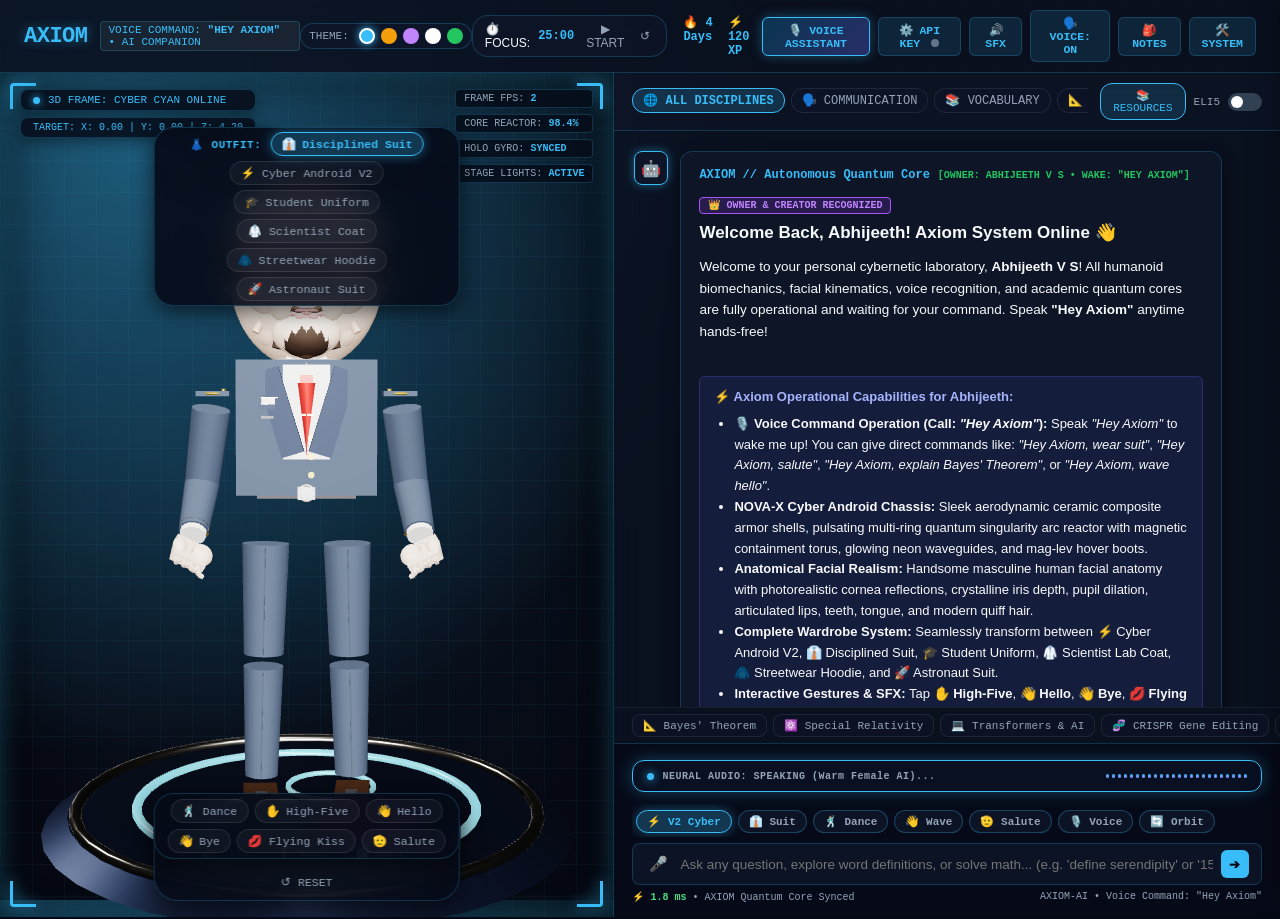
==== commit 0eef23b3: "feat(robot3d): enhance facial anatomy, glowing skin, beard, slim build, outfit culling, and dance ro" ====
--- a/frontend/index.html
+++ b/frontend/index.html
@@ -60,7 +60,7 @@
         <button id="voice-assistant-master-btn" class="btn-sm voice-assistant-glow-btn" title="Grant Microphone Access &amp; Activate Full Voice Assistant">🎙️ VOICE ASSISTANT</button>
         <button id="settings-btn" class="btn-sm" title="Configure AI Engine &amp; API Key">⚙️ API KEY <span id="api-status-dot" style="display:inline-block; width:8px; height:8px; border-radius:50%; background:#64748b; margin-left:4px; vertical-align:middle;"></span></button>
         <button id="sound-toggle-btn" class="btn-sm active" title="Robot Servo &amp; Audio SFX: ON">🔊 SFX</button>
-        <button id="voice-toggle-btn" class="btn-sm" title="Speech Synthesis (TTS): ON / OFF">🗣️ VOICE</button>
+        <button id="voice-toggle-btn" class="btn-sm active" title="Speech Synthesis (TTS): ON / OFF">🗣️ VOICE: ON</button>
         <button id="notes-toggle-btn" class="btn-sm">🎒 NOTES</button>
         <button id="maker-notes-btn" class="btn-sm">🛠️ SYSTEM</button>
       </div>
@@ -101,8 +101,8 @@
         <!-- Wardrobe / Outfits Selector -->
         <div class="hud-wardrobe-bar">
           <span class="wardrobe-label">👗 OUTFIT:</span>
-          <button class="outfit-pill active" data-outfit="cyber" title="Next-Gen 2026 Cyber Android V2.0 Armor Plates, Quantum Arc Reactor &amp; Glowing Waveguides">⚡ Cyber Android V2</button>
-          <button class="outfit-pill" data-outfit="suit" title="Disciplined Bespoke Tailored Suit, Shoulder Epaulettes, Gold Crest, Crisp Poplin Shirt, Silk Tie, Belt &amp; Oxford Shoes">👔 Disciplined Suit</button>
+          <button class="outfit-pill active" data-outfit="suit" title="Disciplined Bespoke Tailored Suit, Shoulder Epaulettes, Gold Crest, Crisp Poplin Shirt, Silk Tie, Belt &amp; Oxford Shoes">👔 Disciplined Suit</button>
+          <button class="outfit-pill" data-outfit="cyber" title="Next-Gen 2026 Cyber Android V2.0 Armor Plates, Quantum Arc Reactor &amp; Glowing Waveguides">⚡ Cyber Android V2</button>
           <button class="outfit-pill" data-outfit="student" title="Navy Uniform Blazer, White Collared Shirt, Red Tie &amp; Academic Shield Crest">🎓 Student Uniform</button>
           <button class="outfit-pill" data-outfit="scientist" title="White Lab Coat, ID Badge, Stethoscope, Pens &amp; Smart Spectacles">🥼 Scientist Coat</button>
           <button class="outfit-pill" data-outfit="hoodie" title="Streetwear Hoodie, Pouch, Drawstrings, Neon Symbol &amp; Denim Jeans">🧥 Streetwear Hoodie</button>
@@ -125,6 +125,7 @@
 
         <!-- Robot Interactive Actions & Gestures -->
         <div class="hud-actions-bar">
+          <button class="action-btn" id="act-dance-btn" title="Dynamic Dance Steps &amp; Rhythm Groove!">🕺🏻 Dance</button>
           <button class="action-btn" id="act-hifi-btn" title="Interactive High-Five - Lift hand and tap to slap!">✋ High-Five</button>
           <button class="action-btn" id="act-hello-btn" title="Friendly Wave Greeting &amp; Cheerful Glow">👋 Hello</button>
           <button class="action-btn" id="act-bye-btn" title="Warm Farewell Wave with Gentle Head Tilt">👋 Bye</button>
@@ -178,17 +179,17 @@
             <div class="message-bubble">
               <div class="sender-tag">
                 <span class="sender-name">AXIOM // Autonomous Quantum Core</span>
-                <span style="color: var(--text-dim); font-size: 10px;">[VOICE WAKE WORD: "HEY AXIOM"]</span>
+                <span style="color: #22c55e; font-size: 10px; font-weight: 700;">[OWNER: ABHIJEETH V S • WAKE: "HEY AXIOM"]</span>
               </div>
               <div class="message-content">
                 <div class="topic-header">
-                  <span class="badge accuracy-badge">✓ Sub-10ms Verified</span>
-                  <h3>System Initialized: Greetings from Axiom! 👋</h3>
+                  <span class="badge accuracy-badge" style="background: rgba(147, 51, 234, 0.2); border-color: #a855f7; color: #c084fc;">👑 Owner &amp; Creator Recognized</span>
+                  <h3>Welcome Back, Abhijeeth! Axiom System Online 👋</h3>
                 </div>
-                <p>I am <strong>Axiom</strong>, a voice-controlled 3D cybernetic android and multimodal AI companion engineered by Abhijeeth. You can command me hands-free anytime simply by speaking: <strong>"Hey Axiom"</strong>!</p>
+                <p>Welcome to your personal cybernetic laboratory, <strong>Abhijeeth V S</strong>! All humanoid biomechanics, facial kinematics, voice recognition, and academic quantum cores are fully operational and waiting for your command. Speak <strong>"Hey Axiom"</strong> anytime hands-free!</p>
                 <br>
                 <div class="analogy-box">
-                  <div class="box-title">⚡ Axiom Voice-Controlled Capabilities:</div>
+                  <div class="box-title">⚡ Axiom Operational Capabilities for Abhijeeth:</div>
                   <ul style="padding-left: 20px; margin-top: 6px;">
                     <li><strong>🎙️ Voice Command Operation (Call: <em>"Hey Axiom"</em>):</strong> Speak <em>"Hey Axiom"</em> to wake me up! You can give direct commands like: <em>"Hey Axiom, wear suit"</em>, <em>"Hey Axiom, salute"</em>, <em>"Hey Axiom, explain Bayes' Theorem"</em>, or <em>"Hey Axiom, wave hello"</em>.</li>
                     <li><strong>NOVA-X Cyber Android Chassis:</strong> Sleek aerodynamic ceramic composite armor shells, pulsating multi-ring quantum singularity arc reactor with magnetic containment torus, glowing neon waveguides, and mag-lev hover boots.</li>
@@ -246,6 +247,7 @@
           <div class="chat-quick-actions">
             <button class="quick-chip active" data-action="outfit-cyber" title="Equip Next-Gen Cyber Android V2.0">⚡ V2 Cyber</button>
             <button class="quick-chip" data-action="outfit-suit" title="Equip Disciplined Bespoke Suit">👔 Suit</button>
+            <button class="quick-chip" data-action="gesture-dance" title="Perform Fun Dance Steps">🕺🏻 Dance</button>
             <button class="quick-chip" data-action="gesture-wave" title="Friendly Wave Greeting">👋 Wave</button>
             <button class="quick-chip" data-action="gesture-salute" title="Salute at Attention">🫡 Salute</button>
             <button class="quick-chip" data-action="voice-toggle" title="Toggle Hands-Free Voice Commands">🎙️ Voice</button>
@@ -328,6 +330,36 @@
             </div>
           </div>
 
+          <!-- Voice Assistant Audio Persona & Model Settings -->
+          <div style="margin-top: 14px; margin-bottom: 14px; padding: 12px; border-radius: 8px; background: rgba(168, 85, 247, 0.08); border: 1px solid rgba(168, 85, 247, 0.25);">
+            <div style="display: flex; justify-content: space-between; align-items: center; margin-bottom: 10px;">
+              <span style="font-family: var(--font-mono); font-size: 11.5px; color: #c084fc; font-weight: 600;">🎙️ AI VOICE PERSONA (WARM &amp; SOOTHING FEMALE)</span>
+              <span style="font-size: 11px; color: #22c55e;">● Male Voice Filter: ACTIVE</span>
+            </div>
+            
+            <div style="margin-bottom: 10px;">
+              <label style="display: block; font-size: 11px; font-family: var(--font-mono); color: var(--text-dim); margin-bottom: 4px;">SELECT FEMALE VOICE MODEL:</label>
+              <select id="voice-model-select" style="width: 100%; background: rgba(15, 23, 42, 0.9); border: 1px solid var(--border-color); padding: 7px 10px; border-radius: 6px; color: var(--text-main); font-family: var(--font-mono); font-size: 12px; outline: none;">
+                <option value="">Auto-Detect Best Soothing Voice (Samantha / Warm Female)</option>
+              </select>
+            </div>
+
+            <div style="display: grid; grid-template-columns: 1fr 1fr; gap: 10px; margin-bottom: 10px;">
+              <div>
+                <label style="display: block; font-size: 10.5px; font-family: var(--font-mono); color: var(--text-dim); margin-bottom: 3px;">PITCH: <span id="pitch-val-label">1.0x</span> (Natural Tone)</label>
+                <input type="range" id="voice-pitch-slider" min="0.8" max="1.2" step="0.05" value="1.0" style="width: 100%; accent-color: #a855f7;">
+              </div>
+              <div>
+                <label style="display: block; font-size: 10.5px; font-family: var(--font-mono); color: var(--text-dim); margin-bottom: 3px;">SPEED: <span id="rate-val-label">1.0x</span> (Relaxed)</label>
+                <input type="range" id="voice-rate-slider" min="0.8" max="1.2" step="0.05" value="0.98" style="width: 100%; accent-color: #a855f7;">
+              </div>
+            </div>
+
+            <div style="display: flex; justify-content: flex-end;">
+              <button id="test-voice-btn" class="btn-sm" style="border-color: #a855f7; color: #c084fc; background: rgba(168, 85, 247, 0.1);">🔊 Test Soothing Voice</button>
+            </div>
+          </div>
+
           <div style="margin-top: 14px; padding-top: 10px; border-top: 1px solid var(--border-color); font-size: 11px; color: var(--text-dim); line-height: 1.5;">
             💡 <strong>Note:</strong> Need an API key? Generate one at <a href="https://platform.openai.com/api-keys" target="_blank" style="color: var(--accent); text-decoration: underline;">platform.openai.com</a> (requires active billing balance). Chatbot Abhi will work offline indefinitely with zero keys required!
           </div>
@@ -343,8 +375,8 @@
           <button id="close-maker-btn" class="close-btn">&times;</button>
         </div>
         <div style="font-size: 13px; line-height: 1.6; color: #cbd5e1; font-family: var(--font-mono);">
-          <p><strong>System Identification:</strong> Chatbot Abhi (3D Robot System)</p>
-          <p><strong>Creator &amp; Lead Engineer:</strong> Abhijeeth V S</p>
+          <p><strong>System Identification:</strong> Axiom 3D Multimodal Robot &amp; AI Companion</p>
+          <p><strong>Owner, Creator &amp; Lead Engineer:</strong> Abhijeeth V S</p>
           <br>
           <p><strong>Architecture Highlights:</strong></p>
           <ul style="padding-left: 20px; margin-top: 6px;">
--- a/static/css/style.css
+++ b/static/css/style.css
@@ -861,7 +861,8 @@
   border-color: rgba(99, 102, 241, 0.4);
 }
 
-.sender-tag {
+.sender-tag,
+.sender-header {
   display: flex;
   align-items: center;
   gap: 8px;
@@ -873,6 +874,29 @@
 .sender-name {
   font-weight: 700;
   color: var(--accent);
+}
+
+.msg-speak-btn {
+  margin-left: auto;
+  background: rgba(56, 189, 248, 0.12);
+  border: 1px solid rgba(56, 189, 248, 0.35);
+  color: #38bdf8;
+  font-size: 11px;
+  font-family: var(--font-mono);
+  padding: 2px 9px;
+  border-radius: 6px;
+  cursor: pointer;
+  transition: all 0.2s ease;
+  display: inline-flex;
+  align-items: center;
+  gap: 4px;
+}
+
+.msg-speak-btn:hover {
+  background: rgba(56, 189, 248, 0.28);
+  border-color: #38bdf8;
+  color: #fff;
+  box-shadow: 0 0 10px rgba(56, 189, 248, 0.4);
 }
 
 /* Academic Topic Layout */
